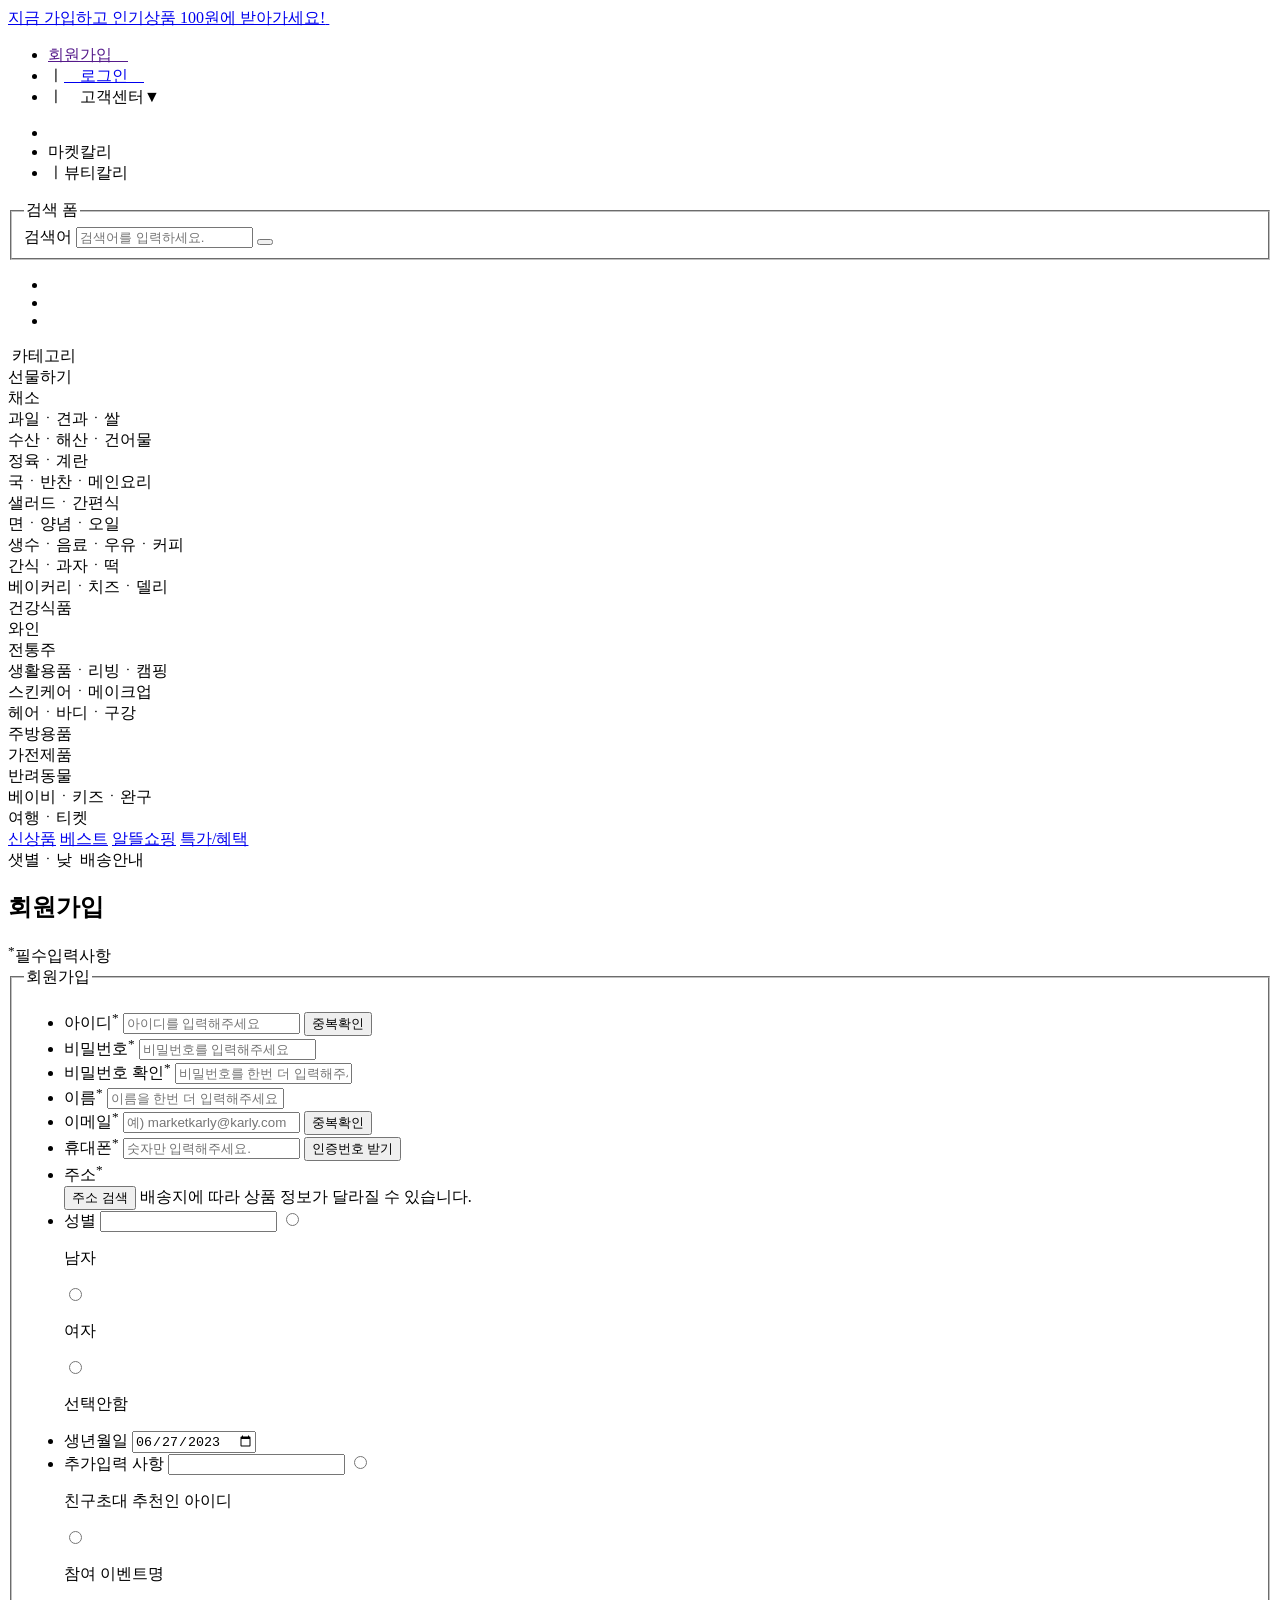
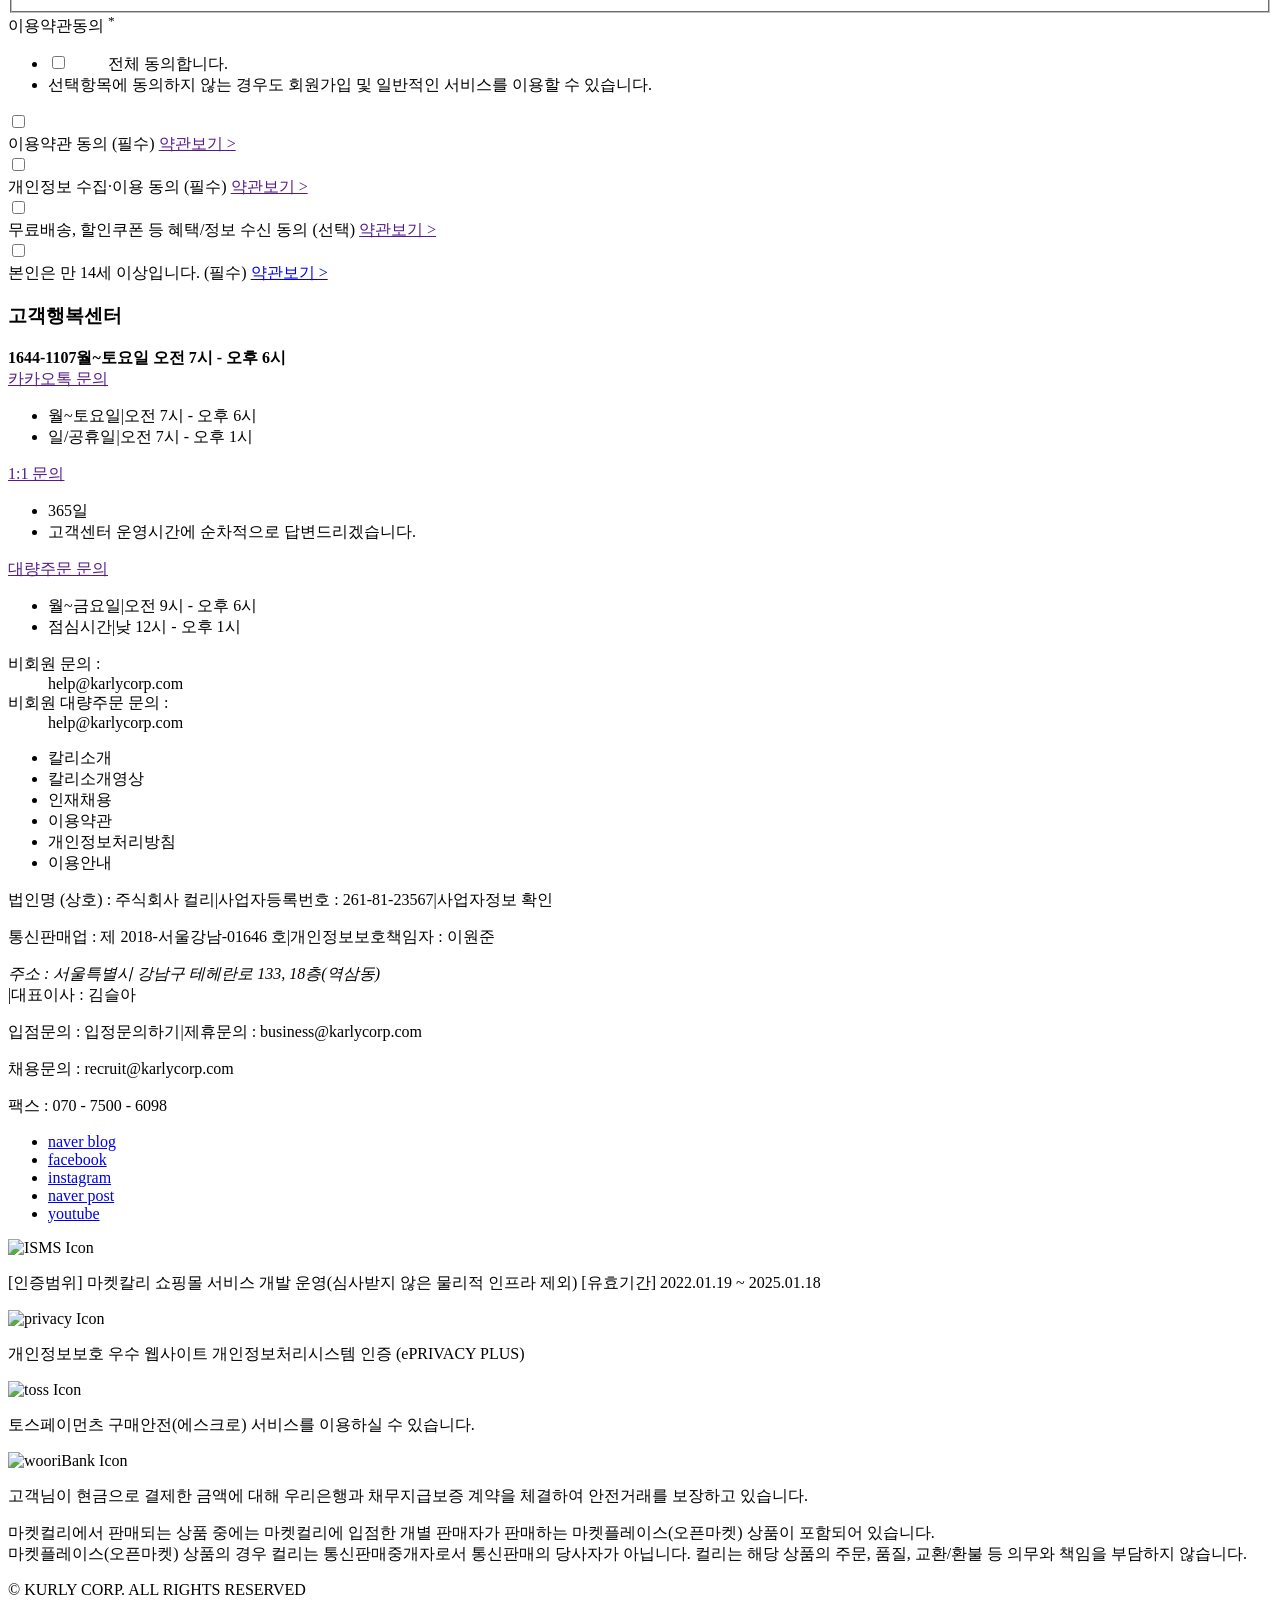
==== src/views/join.html @ 2789e8ca "적합성 검사" ====
<!DOCTYPE html>
<html lang="ko">
  <head>
    <meta charset="UTF-8" />
    <meta http-equiv="X-UA-Compatible" content="IE=edge" />
    <meta name="viewport" content="width=device-width, initial-scale=1.0" />
    <link rel="stylesheet preload" as="style" crossorigin href="https://cdn.jsdelivr.net/gh/orioncactus/pretendard@v1.3.7/dist/web/static/pretendard-dynamic-subset.css" />
    <title>회원가입</title>
    <link rel="stylesheet" href="./../style/index.css" />
  </head>
  <body>
    <header>
      <div class="topBar">
        <div class="topBar__div">
          <a href="/">
            <span class="topBar__word">지금 가입하고 인기상품 100원에 받아가세요!</span>
          </a>

          <span class="topBar__X" aria-hidden="true"><img src="./images/Icon/Cancel.png" alt="" /></span>
        </div>
      </div>
      <div class="headerBox">
        <!-- 상단 우측 회원가입 | 로그인 | 고객센터 창 -->
        <!-- 1. 우측 상단 배치 / 2. a11yhidden속성 설정 및 글자 색깔 크기 설정 / 3. 링크 간단하게 연결 -->
        <ul class="ulType memberSystem">
          <li class="memberSystem__first">
            <a href="">회원가입　</a>
          </li>
          <li class="memberSystem__second"><span class="divider" aria-hidden="true">ㅣ</span><a href="login.html">　로그인　</a></li>
          <li class="memberSystem__third"><span class="divider" aria-hidden="true">ㅣ</span><span>　고객센터▼</span></li>
        </ul>

        <div class="headerBox__middle">
          <!-- 헤더부분 좌측 중앙  -->
          <!-- 1. 좌측 중앙 배치 / 2. 로고 넣기 / 3. 중앙선 a11yhiddne속성 부여 / 4. 글자 속성 변경-->
          <ul class="ulType logo">
            <li class="logo__image">
              <a href="./../index.html">
                <img src="./../images/Icon/Group.png" alt="" />
              </a>
            </li>
            <li class="logo__market">
              <span>마켓칼리</span>
            </li>
            <li class="logo__beauty"><span class="divider" aria-hidden="true">ㅣ</span><span>뷰티칼리</span></li>
          </ul>

          <fieldset class="searchForm">
            <legend class="a11yHidden">검색 폼</legend>
            <div class="searchForm__group">
              <div class="formInput">
                <label for="search" class="a11yHidden formInput__label">검색어</label>
                <input type="search" id="search" name="search" required class="formInput__input" placeholder="검색어를 입력하세요." />
                <button type="submit" class="button button__fillSecondary"></button>
              </div>
            </div>
          </fieldset>

          <!-- 헤더부분 우측중앙 이모티콘 3개 -->
          <!-- 1. 우측중앙 배치 / 2. 장바구니 이모티콘에 링크 부여  -->
          <ul class="ulType imoji">
            <li class="imoji__location"><img src="./../images/Icon/Location.png" alt="" /></li>
            <li class="iomji__heart"><img src="./../images/Icon/Heart.png" alt="" /></li>
            <li class="imoji__shopping">
              <a href="./cart.html">
                <img src="./../images/Icon/Cart-1.png" alt="" />
              </a>
            </li>
          </ul>
        </div>

        <!--  -->
      </div>
    </header>

    <!-- 네비게이션 부분 -->
    <!-- 전체적으로 left right automargins 해야될듯? -->
    <nav class="nav">
      <!-- 카테고리 -->
      <!-- 1. 좌측 배치 / 2. hover시 카테고리 뜨도록 / 3. 카테고리 내부 품목 hover 시 색깔 바뀌게
      4(선택). 시안에서는 hover->카테고리->unhover->안사라짐 인데 구현해야되나? -->
      <div class="category">
        <img src="./../images/Icon/Hamburger.png" alt="" class="category__image" />
        <span class="category__word">카테고리</span>
        <div class="categoryHover">
          <div class="menu__div">
            <div class="menu__icon present">
              <span class="menu__word">선물하기</span>
            </div>
          </div>
          <div class="menu__div">
            <div class="menu__icon vegetable">
              <span class="menu__word">채소</span>
            </div>
          </div>
          <div class="menu__div">
            <div class="menu__icon fruit">
              <span class="menu__word">과일ㆍ견과ㆍ쌀</span>
            </div>
          </div>
          <div class="menu__div">
            <div class="menu__icon fish">
              <span class="menu__word">수산ㆍ해산ㆍ건어물</span>
            </div>
          </div>
          <div class="menu__div">
            <div class="menu__icon meat">
              <span class="menu__word">정육ㆍ계란</span>
            </div>
          </div>
          <div class="menu__div">
            <div class="menu__icon soup">
              <span class="menu__word">국ㆍ반찬ㆍ메인요리</span>
            </div>
          </div>
          <div class="menu__div">
            <div class="menu__icon salad">
              <span class="menu__word">샐러드ㆍ간편식</span>
            </div>
          </div>
          <div class="menu__div">
            <div class="menu__icon noodle">
              <span class="menu__word">면ㆍ양념ㆍ오일</span>
            </div>
          </div>
          <div class="menu__div">
            <div class="menu__icon water">
              <span class="menu__word">생수ㆍ음료ㆍ우유ㆍ커피</span>
            </div>
          </div>
          <div class="menu__div">
            <div class="menu__icon snack">
              <span class="menu__word">간식ㆍ과자ㆍ떡</span>
            </div>
          </div>
          <div class="menu__div">
            <div class="menu__icon bread">
              <span class="menu__word">베이커리ㆍ치즈ㆍ델리</span>
            </div>
          </div>
          <div class="menu__div">
            <div class="menu__icon healthFood">
              <span class="menu__word">건강식품</span>
            </div>
          </div>
          <div class="menu__div">
            <div class="menu__icon wine">
              <span class="menu__word">와인</span>
            </div>
          </div>
          <div class="menu__div">
            <div class="menu__icon koreanAlcohol">
              <span class="menu__word">전통주</span>
            </div>
          </div>
          <div class="menu__div">
            <div class="menu__icon living">
              <span class="menu__word">생활용품ㆍ리빙ㆍ캠핑</span>
            </div>
          </div>
          <div class="menu__div">
            <div class="menu__icon skinCare">
              <span class="menu__word">스킨케어ㆍ메이크업</span>
            </div>
          </div>
          <div class="menu__div">
            <div class="menu__icon hair">
              <span class="menu__word">헤어ㆍ바디ㆍ구강</span>
            </div>
          </div>
          <div class="menu__div">
            <div class="menu__icon kitchen">
              <span class="menu__word">주방용품</span>
            </div>
          </div>
          <div class="menu__div">
            <div class="menu__icon homeApplience">
              <span class="menu__word">가전제품</span>
            </div>
          </div>
          <div class="menu__div">
            <div class="menu__icon pet">
              <span class="menu__word">반려동물</span>
            </div>
          </div>
          <div class="menu__div">
            <div class="menu__icon baby">
              <span class="menu__word">베이비ㆍ키즈ㆍ완구</span>
            </div>
          </div>
          <div class="menu__div">
            <div class="menu__icon travel">
              <span class="menu__word">여행ㆍ티켓</span>
            </div>
          </div>
        </div>
      </div>

      <!-- 네비게이션 중앙 바 -->
      <!-- 1. 중앙 배치 / 2. 글자 속성 / 3. 링크 설정 -->
      <div class="navCenter">
        <a href="./productList.html" class="navCenter__new"><span class="navCenter__new__hover">신상품</span></a>
        <a href="./productList.html" class="navCenter__best"><span class="navCenter__best__hover">베스트</span></a>
        <a href="./productList.html" class="navCenter__hotdeal"><span class="navCenter__hotdeal__hover">알뜰쇼핑</span></a>
        <a href="./productList.html" class="navCenter__special"><span class="navCenter__special__hover">특가/혜택</span></a>
      </div>

      <!-- 네비게이션 우측 박스 -->
      <!-- 1. 우측 배치 / 2. 글자 및 박스 속성 설정  -->
      <div class="morningDelivery">
        <span class="morningDelivery__first">샛별ㆍ낮&nbsp;</span>
        <span class="morningDelivery__second">배송안내</span>
      </div>
    </nav>

    <main class="joinBody">
      <article class="joinForm">
        <form action="URL" method="POST">
          <div class="joinTitle">
            <h2 class="join__title">회원가입</h2>
            <span class="join__noti"><sup>*</sup>필수입력사항</span>
          </div>
          <fieldset>
            <legend class="a11yHidden">회원가입</legend>
            <ul class="joinFieldset">
              <li>
                <label for="userID__input">아이디<sup>*</sup></label>
                <input class="userID__input" id="userID__input" type="text" placeholder="아이디를 입력해주세요" />
                <button class="buttonJoin">중복확인</button>
              </li>
              <li>
                <label for="userPw__input">비밀번호<sup>*</sup></label>
                <input class="userPw__input" id="userPw__input" type="password" placeholder="비밀번호를 입력해주세요" />
              </li>
              <li>
                <label for="userPwcheck__input">비밀번호 확인<sup>*</sup></label>
                <input class="userPw__input" id="userPwcheck__input" type="password" placeholder="비밀번호를 한번 더 입력해주세요" />
              </li>
              <li>
                <label for="userName__input">이름<sup>*</sup></label>
                <input class="userName__input" id="userName__input" type="text" placeholder="이름을 한번 더 입력해주세요" />
              </li>
              <li>
                <label for="userEmail__input">이메일<sup>*</sup></label>
                <input class="userEmail__input" id="userEmail__input" type="email" placeholder="예) marketkarly@karly.com" />
                <button class="buttonJoin">중복확인</button>
              </li>
              <li>
                <label for="userTel__input">휴대폰<sup>*</sup></label>
                <input class="userTel__input" id="userTel__input" type="tel" placeholder="숫자만 입력해주세요." />
                <button class="buttonJoin">인증번호 받기</button>
              </li>
              <li>
                <label for="btnAdd__search">주소<sup>*</sup></label>
                <div class="btnAdd">
                  <button class="btnAdd__search" id="btnAdd__search">주소 검색</button>
                  <span class="join__span">배송지에 따라 상품 정보가 달라질 수 있습니다.</span>
                </div>
              </li>
              <li>
                <label for="gender">성별</label>
                <input type="text" class="a11yHidden" id="gender" />
                <input class="radio__input" id="radio__inputMan" type="radio" name="chk_man" value="남자" />
                <p>남자</p>
                <input class="radio__input" id="radio__inputWoman" type="radio" name="chk_woman" value="여자" />
                <p>여자</p>
                <input class="radio__input" id="radio__inputSelect" type="radio" name="chk_select" value="선택안함" />
                <p>선택안함</p>
              </li>
              <li>
                <label for="userDate__input">생년월일</label>
                <input class="userDate__input" id="userDate__input" name="Date" type="date" value="2023-06-27" required />
              </li>
              <li>
                <label for="add">추가입력 사항</label>
                <input type="text" class="a11yHidden" id="add" />
                <input class="radio__input" id="radio__input_invite" type="radio" name="check_ivite" value="친구초대 추천인 아이디" />
                <p>친구초대 추천인 아이디</p>
                <input class="radio__input" id="radio__input_event" type="radio" name="check_event" value="참여 이벤트명" />
                <p>참여 이벤트명</p>
              </li>
            </ul>
          </fieldset>
        </form>
      </article>

      <div class="forBlock">
        <span class="agree">
          이용약관동의
          <sup class="agreement__star">*</sup>
        </span>

        <div class="agreement">
          <!-- <li class="agreement__all__list">
          <sup class="agreement__star">*</sup>
          <div class="agreement__all__check"></div>
          <span class="agreement__all">전체 동의합니다.</span>
        </li>
        <span class="agreement__notice">선택항목에 동의하지 않는 경우도 회원가입 및 일반적인 서비스를 이용할 수 있습니다.</span> -->

          <ul>
            <li class="agreement__all__list">
              <div class="agreement__all__check"></div>
              <input id="yong0" type="checkbox" name="yong0" value="yong0" />
              <label for="yong0" class="radio">　　</label>

              <span class="agreement__all">전체 동의합니다.</span>
            </li>
            <li class="agreement__notice">선택항목에 동의하지 않는 경우도 회원가입 및 일반적인 서비스를 이용할 수 있습니다.</li>
          </ul>

          <div class="agreement__list">
            <input id="yong" type="checkbox" name="yong" value="yong" />
            <label for="yong" class="radio">　　</label>
            <div class="agreement__list__inside">
              <span class="agreement__select1 agreement__select">이용약관 동의 (필수)</span>
              <a href=""><span class="agreement__detail">약관보기 &gt;</span></a>
            </div>
          </div>

          <div class="agreement__list">
            <input id="yong1" type="checkbox" name="yong1" value="yong1" />
            <label for="yong1" class="radio">　　</label>

            <div class="agreement__list__inside">
              <span class="agreement__select2 agreement__select">개인정보 수집·이용 동의 (필수)</span>
              <a href=""><span class="agreement__detail">약관보기 &gt;</span></a>
            </div>
          </div>

          <div class="agreement__list">
            <input id="yong2" type="checkbox" name="yong2" value="yong2" />
            <label for="yong2" class="radio">　　</label>

            <div class="agreement__list__inside">
              <span class="agreement__select3 agreement__select">무료배송, 할인쿠폰 등 혜택/정보 수신 동의 (선택)</span>
              <a href=""><span class="agreement__detail">약관보기 &gt;</span></a>
            </div>
          </div>

          <div class="agreement__list">
            <input id="yong3" type="checkbox" name="yong3" value="yong3" />
            <label for="yong3" class="radio">　　</label>

            <div class="agreement__list__inside">
              <span class="agreement__select4 agreement__select">본인은 만 14세 이상입니다. (필수)</span>
              <a href="/"><span class="agreement__detail">약관보기 &gt;</span></a>
            </div>
          </div>
        </div>
      </div>
    </main>

    <!-- <label for="userId" class="a11yHidden">아이디</label>
    <input type="text" class="userId__input" id="userId" name="userId" placeholder="아이디를 입력해주세요" required " />
    <label for="userPassword" class="a11yHidden">비밀번호</label>
    <input type="password" class="userPassword__input" id="userPassword" name="userPassword" placeholder="비밀번호를 입력해주세요" required " /> -->

    <footer class="footer">
      <!-- 고객센터 + 칼리info -->
      <div class="footerTop">
        <!-- 고객행복센터 -->
        <div class="customerCenter">
          <h3 class="customerCenter__title">고객행복센터</h3>
          <strong class="customerCenter__number">1644-1107<span class="customerCenter__time">월~토요일 오전 7시 - 오후 6시</span></strong>
          <div class="customerCenter__kakao">
            <a href="" class="kakao__link">카카오톡 문의</a>
            <ul class="kakaoInfo">
              <li class="kakao__mon_sat">월~토요일<span aria-hidden="true">|</span>오전 7시 - 오후 6시</li>
              <li class="kakao__sun_holiday">일/공휴일<span aria-hidden="true">|</span>오전 7시 - 오후 1시</li>
            </ul>
          </div>
          <div class="customerCenter__ask">
            <a href="" class="ask__link">1:1 문의</a>
            <ul class="askInfo">
              <li class="ask__day">365일</li>
              <li class="ask__answer">고객센터 운영시간에 순차적으로 답변드리겠습니다.</li>
            </ul>
          </div>
          <div class="customerCenter__order">
            <a href="" class="order__link">대량주문 문의</a>
            <ul class="orderInfo">
              <li class="order__mon_fri">월~금요일<span aria-hidden="true">|</span>오전 9시 - 오후 6시</li>
              <li class="orer__lunch">점심시간<span aria-hidden="true">|</span>낮 12시 - 오후 1시</li>
            </ul>
          </div>
          <dl class="nonMember">
            <dt class="nonMember__ask">비회원 문의 :</dt>
            <dd class="nonMember__askmail">help@karlycorp.com</dd>
            <dt class="nonMember__order">비회원 대량주문 문의 :</dt>
            <dd class="nonMember__ordermail">help@karlycorp.com</dd>
          </dl>
        </div>
        <!-- 칼리 info -->
        <div class="karlyInfo">
          <ul class="infoMenu">
            <li class="infoMenu__intro">칼리소개</li>
            <li class="infoMenu__video">칼리소개영상</li>
            <li class="infoMenu__recruit">인재채용</li>
            <li class="infoMenu__terms">이용약관</li>
            <li class="infoMenu__privacy">개인정보처리방침</li>
            <li class="infoMenu__guide">이용안내</li>
          </ul>
          <div class="karlyCompany">
            <p>법인명 (상호) : 주식회사 컬리<span aria-hidden="true">|</span>사업자등록번호 : 261-81-23567<span aria-hidden="true">|</span><span class="company__highlight">사업자정보 확인</span></p>
            <p>통신판매업 : 제 2018-서울강남-01646 호<span aria-hidden="true">|</span>개인정보보호책임자 : 이원준</p>
            <address class="karly__address">주소 : 서울특별시 강남구 테헤란로 133, 18층(역삼동)</address>
            <span aria-hidden="true">|</span>대표이사 : 김슬아
            <p>입점문의 : 입정문의하기<span aria-hidden="true">|</span>제휴문의 : <span class="company__highlight">business@karlycorp.com</span></p>
            <p>채용문의 : <span class="company__highlight">recruit@karlycorp.com</span></p>
            <p>팩스 : 070 - 7500 - 6098</p>
          </div>
          <ul class="SNS">
            <li class="SNS__naver_b"><a href="/" class="a11yHidden">naver blog</a></li>
            <li class="SNS__fb"><a href="/" class="a11yHidden">facebook</a></li>
            <li class="SNS__ig"><a href="/" class="a11yHidden">instagram</a></li>
            <li class="SNS__naver_p"><a href="/" class="a11yHidden">naver post</a></li>
            <li class="SNS__youtube"><a href="/" class="a11yHidden">youtube</a></li>
          </ul>
        </div>
      </div>
      <!-- 인증범위 -->
      <div class="karlyCertify">
        <div class="karlyCertify__isms">
          <img src="./../images/Icon/logo_isms.png" alt="ISMS Icon" class="isms__icon" />
          <p class="isms__about">[인증범위] 마켓칼리 쇼핑몰 서비스 개발 운영(심사받지 않은 물리적 인프라 제외) [유효기간] 2022.01.19 ~ 2025.01.18</p>
        </div>
        <div class="karlyCertify__privacy">
          <img src="./../images/Icon/logo_privacy.png" alt="privacy Icon" class="privacy__icon" />
          <p class="privacy__about">개인정보보호 우수 웹사이트 개인정보처리시스템 인증 (ePRIVACY PLUS)</p>
        </div>
        <div class="karlyCertify__toss">
          <img src="./../images/Icon/logo_tosspayments.png" alt="toss Icon" class="toss__icon" />
          <p class="toss__about">토스페이먼츠 구매안전(에스크로) 서비스를 이용하실 수 있습니다.</p>
        </div>
        <div class="karlyCertify__wooriBank">
          <img src="./../images/Icon/logo_wooriBank.png" alt="wooriBank Icon" class="wooriBank__icon" />
          <p class="wooriBank__about">고객님이 현금으로 결제한 금액에 대해 우리은행과 채무지급보증 계약을 체결하여 안전거래를 보장하고 있습니다.</p>
        </div>
      </div>
      <!-- karly copyright -->
      <div class="karlyCopyright">
        <p class="karlyCopyright__about">
          마켓컬리에서 판매되는 상품 중에는 마켓컬리에 입점한 개별 판매자가 판매하는 마켓플레이스(오픈마켓) 상품이 포함되어 있습니다. <br />
          마켓플레이스(오픈마켓) 상품의 경우 컬리는 통신판매중개자로서 통신판매의 당사자가 아닙니다. 컬리는 해당 상품의 주문, 품질, 교환/환불 등 의무와 책임을 부담하지 않습니다.
        </p>
        <p class="karlyCopyright__corp">© KURLY CORP. ALL RIGHTS RESERVED</p>
      </div>
    </footer>
  </body>
</html>
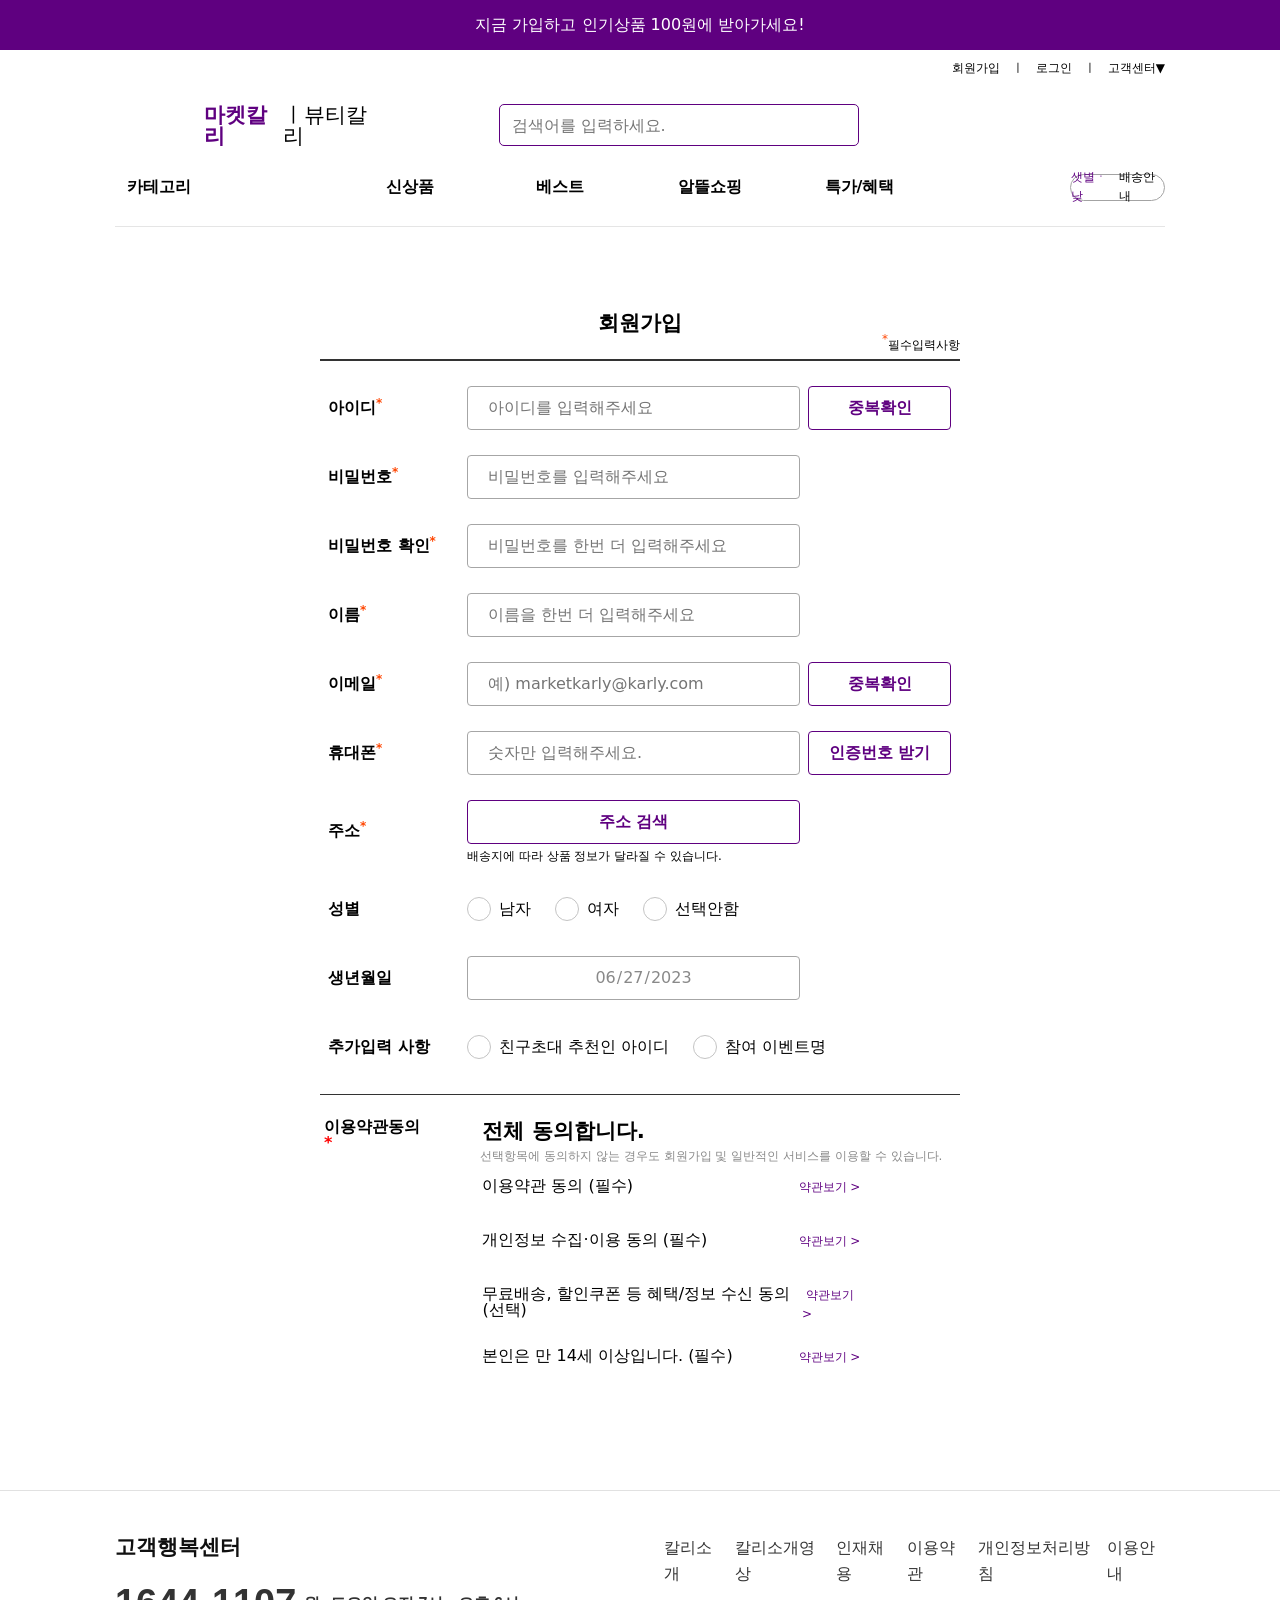
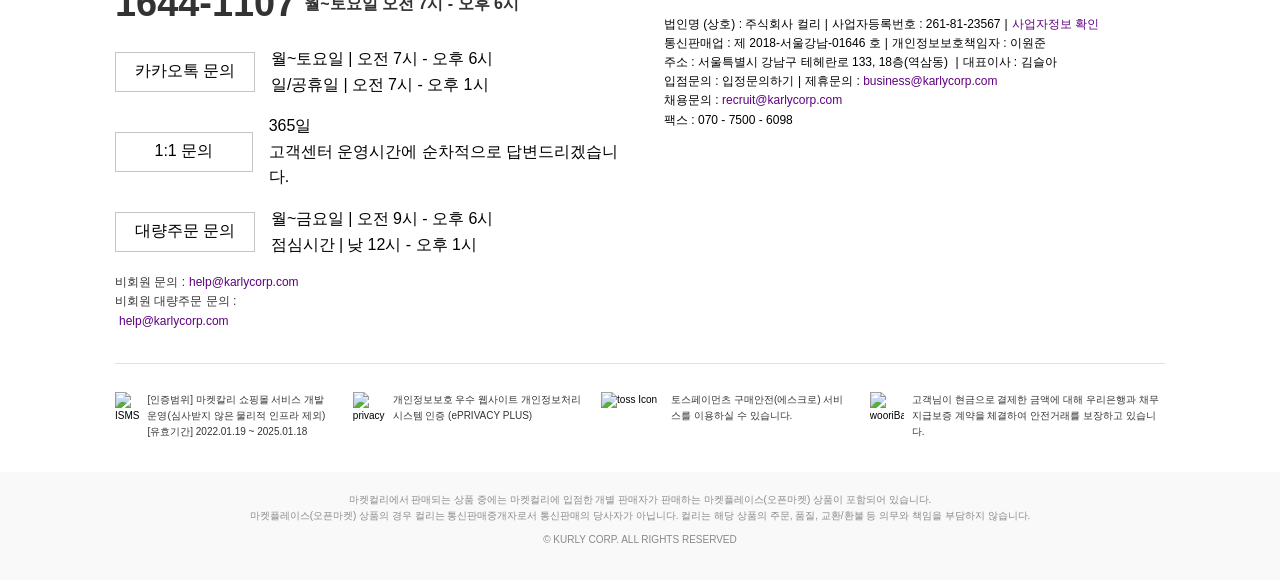
==== commit d6f3085d: "기타페이지 카테고리 수정" ====
--- a/src/views/join.html
+++ b/src/views/join.html
@@ -9,15 +9,19 @@
     <link rel="stylesheet" href="./../style/index.css" />
   </head>
   <body>
+
     <header>
+
       <div class="topBar">
+        
         <div class="topBar__div">
           <a href="/">
             <span class="topBar__word">지금 가입하고 인기상품 100원에 받아가세요!</span>
           </a>
-
+          
           <span class="topBar__X" aria-hidden="true"><img src="./images/Icon/Cancel.png" alt="" /></span>
         </div>
+        
       </div>
       <div class="headerBox">
         <!-- 상단 우측 회원가입 | 로그인 | 고객센터 창 -->
@@ -124,7 +128,7 @@
             </div>
           </div>
           <div class="menu__div">
-            <div class="menu__icon water">
+            <div class="menu__icon water__menu">
               <span class="menu__word">생수ㆍ음료ㆍ우유ㆍ커피</span>
             </div>
           </div>
@@ -213,144 +217,168 @@
       </div>
     </nav>
 
-    <main class="joinBody">
-      <article class="joinForm">
-        <form action="URL" method="POST">
-          <div class="joinTitle">
-            <h2 class="join__title">회원가입</h2>
-            <span class="join__noti"><sup>*</sup>필수입력사항</span>
-          </div>
-          <fieldset>
-            <legend class="a11yHidden">회원가입</legend>
-            <ul class="joinFieldset">
-              <li>
-                <label for="userID__input">아이디<sup>*</sup></label>
-                <input class="userID__input" id="userID__input" type="text" placeholder="아이디를 입력해주세요" />
-                <button class="buttonJoin">중복확인</button>
-              </li>
-              <li>
-                <label for="userPw__input">비밀번호<sup>*</sup></label>
-                <input class="userPw__input" id="userPw__input" type="password" placeholder="비밀번호를 입력해주세요" />
-              </li>
-              <li>
-                <label for="userPwcheck__input">비밀번호 확인<sup>*</sup></label>
-                <input class="userPw__input" id="userPwcheck__input" type="password" placeholder="비밀번호를 한번 더 입력해주세요" />
-              </li>
-              <li>
-                <label for="userName__input">이름<sup>*</sup></label>
+
+
+
+
+  <main class="joinBody">
+    <article class="joinForm">
+      <form action="URL" method="POST">
+        <div class="joinTitle">
+          <h2 class="join__title">회원가입</h2>
+          <span class="join__noti"><sup>*</sup>필수입력사항</span>
+        </div>
+        <fieldset>
+          <legend class="a11yHidden">회원가입</legend>
+          <ul class="joinFieldset">
+            <li>
+              <label for="userID__input">아이디<sup>*</sup></label>
+              <input class="userID__input" id="userID__input" type="text" placeholder="아이디를 입력해주세요" />
+              <button class="buttonJoin">중복확인</button>
+            </li>
+            <li>
+              <label for="userPw__input">비밀번호<sup>*</sup></label>
+              <input class="userPw__input" id="userPw__input" type="password" placeholder="비밀번호를 입력해주세요" />
+            </li>
+            <li>
+              <label for="userPwcheck__input">비밀번호 확인<sup>*</sup></label>
+              <input class="userPw__input" id="userPwcheck__input" type="password" placeholder="비밀번호를 한번 더 입력해주세요" />
+            </li>
+            <li>
+              <label for="userName__input">이름<sup>*</sup></label>
                 <input class="userName__input" id="userName__input" type="text" placeholder="이름을 한번 더 입력해주세요" />
-              </li>
-              <li>
-                <label for="userEmail__input">이메일<sup>*</sup></label>
+            </li>
+            <li>
+              <label for="userEmail__input">이메일<sup>*</sup></label>
                 <input class="userEmail__input" id="userEmail__input" type="email" placeholder="예) marketkarly@karly.com" />
-                <button class="buttonJoin">중복확인</button>
-              </li>
-              <li>
-                <label for="userTel__input">휴대폰<sup>*</sup></label>
+              <button class="buttonJoin">중복확인</button>
+            </li>
+            <li>
+              <label for="userTel__input">휴대폰<sup>*</sup></label>
                 <input class="userTel__input" id="userTel__input" type="tel" placeholder="숫자만 입력해주세요." />
-                <button class="buttonJoin">인증번호 받기</button>
-              </li>
-              <li>
-                <label for="btnAdd__search">주소<sup>*</sup></label>
-                <div class="btnAdd">
-                  <button class="btnAdd__search" id="btnAdd__search">주소 검색</button>
-                  <span class="join__span">배송지에 따라 상품 정보가 달라질 수 있습니다.</span>
-                </div>
-              </li>
-              <li>
-                <label for="gender">성별</label>
-                <input type="text" class="a11yHidden" id="gender" />
-                <input class="radio__input" id="radio__inputMan" type="radio" name="chk_man" value="남자" />
-                <p>남자</p>
-                <input class="radio__input" id="radio__inputWoman" type="radio" name="chk_woman" value="여자" />
-                <p>여자</p>
-                <input class="radio__input" id="radio__inputSelect" type="radio" name="chk_select" value="선택안함" />
-                <p>선택안함</p>
-              </li>
-              <li>
-                <label for="userDate__input">생년월일</label>
-                <input class="userDate__input" id="userDate__input" name="Date" type="date" value="2023-06-27" required />
-              </li>
-              <li>
-                <label for="add">추가입력 사항</label>
-                <input type="text" class="a11yHidden" id="add" />
-                <input class="radio__input" id="radio__input_invite" type="radio" name="check_ivite" value="친구초대 추천인 아이디" />
-                <p>친구초대 추천인 아이디</p>
-                <input class="radio__input" id="radio__input_event" type="radio" name="check_event" value="참여 이벤트명" />
-                <p>참여 이벤트명</p>
-              </li>
-            </ul>
-          </fieldset>
-        </form>
-      </article>
-
-      <div class="forBlock">
-        <span class="agree">
-          이용약관동의
-          <sup class="agreement__star">*</sup>
-        </span>
-
-        <div class="agreement">
-          <!-- <li class="agreement__all__list">
+              <button class="buttonJoin">인증번호 받기</button>
+            </li>
+            <li>
+              <label for="btnAdd__search">주소<sup>*</sup></label>
+              <div class="btnAdd">
+                <button class="btnAdd__search" id="btnAdd__search">주소 검색</button>
+                <span class="join__span">배송지에 따라 상품 정보가 달라질 수 있습니다.</span>
+              </div>
+            </li>
+            <li>
+              <label for="gender">성별</label>
+              <input type="text" class="a11yHidden" id="gender"/>
+              <input class="radio__input" id="radio__inputMan" type="radio" name="chk_man" value="남자">
+              <p>남자</p>
+              <input class="radio__input" id="radio__inputWoman" type="radio" name="chk_woman" value="여자">
+              <p>여자</p>
+              <input class="radio__input" id="radio__inputSelect" type="radio" name="chk_select" value="선택안함">
+              <p>선택안함</p>
+            </li>
+            <li>
+              <label for="userDate__input">생년월일</label>
+              <input class="userDate__input" id="userDate__input" name="Date" type="date" value="2023-06-27" required/>
+            </li>
+            <li>
+              <label for="add">추가입력 사항</label>
+              <input type="text" class="a11yHidden" id="add"/>
+              <input class="radio__input" id="radio__input_invite" type="radio" name="check_ivite" value="친구초대 추천인 아이디">
+              <p>친구초대 추천인 아이디</p>
+              <input class="radio__input" id="radio__input_event" type="radio" name="check_event" value="참여 이벤트명">
+              <p>참여 이벤트명</p>
+          </ul>
+        </fieldset>
+      </form>
+    </article>
+
+    <div class="forBlock">
+
+      <span class="agree">
+        이용약관동의
+        <sup class="agreement__star">*</sup>
+      </span>
+
+
+      <div class="agreement">
+        
+        <!-- <li class="agreement__all__list">
           <sup class="agreement__star">*</sup>
           <div class="agreement__all__check"></div>
           <span class="agreement__all">전체 동의합니다.</span>
         </li>
         <span class="agreement__notice">선택항목에 동의하지 않는 경우도 회원가입 및 일반적인 서비스를 이용할 수 있습니다.</span> -->
 
-          <ul>
-            <li class="agreement__all__list">
-              <div class="agreement__all__check"></div>
+        <ul>
+          <li class="agreement__all__list">
+            
+            <div class="agreement__all__check"></div>
               <input id="yong0" type="checkbox" name="yong0" value="yong0" />
               <label for="yong0" class="radio">　　</label>
 
-              <span class="agreement__all">전체 동의합니다.</span>
-            </li>
-            <li class="agreement__notice">선택항목에 동의하지 않는 경우도 회원가입 및 일반적인 서비스를 이용할 수 있습니다.</li>
-          </ul>
-
-          <div class="agreement__list">
-            <input id="yong" type="checkbox" name="yong" value="yong" />
-            <label for="yong" class="radio">　　</label>
-            <div class="agreement__list__inside">
-              <span class="agreement__select1 agreement__select">이용약관 동의 (필수)</span>
-              <a href=""><span class="agreement__detail">약관보기 &gt;</span></a>
-            </div>
-          </div>
-
-          <div class="agreement__list">
-            <input id="yong1" type="checkbox" name="yong1" value="yong1" />
-            <label for="yong1" class="radio">　　</label>
-
-            <div class="agreement__list__inside">
-              <span class="agreement__select2 agreement__select">개인정보 수집·이용 동의 (필수)</span>
-              <a href=""><span class="agreement__detail">약관보기 &gt;</span></a>
-            </div>
-          </div>
-
-          <div class="agreement__list">
-            <input id="yong2" type="checkbox" name="yong2" value="yong2" />
-            <label for="yong2" class="radio">　　</label>
-
-            <div class="agreement__list__inside">
-              <span class="agreement__select3 agreement__select">무료배송, 할인쿠폰 등 혜택/정보 수신 동의 (선택)</span>
-              <a href=""><span class="agreement__detail">약관보기 &gt;</span></a>
-            </div>
-          </div>
-
-          <div class="agreement__list">
-            <input id="yong3" type="checkbox" name="yong3" value="yong3" />
-            <label for="yong3" class="radio">　　</label>
-
-            <div class="agreement__list__inside">
-              <span class="agreement__select4 agreement__select">본인은 만 14세 이상입니다. (필수)</span>
-              <a href="/"><span class="agreement__detail">약관보기 &gt;</span></a>
-            </div>
-          </div>
-        </div>
-      </div>
-    </main>
-
+            <span class="agreement__all">전체 동의합니다.</span>
+          </li>
+          <li class="agreement__notice">선택항목에 동의하지 않는 경우도 회원가입 및 일반적인 서비스를 이용할 수 있습니다.</li>
+
+        </ul>
+
+
+        <div class="agreement__list">
+          
+          <input id="yong" type="checkbox" name="yong" value="yong"/>
+          <label for="yong" class="radio">　　</label>
+
+          <div class="agreement__list__inside">            
+            <span class="agreement__select1 agreement__select">이용약관 동의 (필수)</span>
+            <a href=""><span class="agreement__detail">약관보기 &gt;</span></a>
+          </div>
+        </div>
+
+
+        <ul class="agreement__list">
+          <input id="yong1" type="checkbox" name="yong1" value="yong1"/>
+          <label for="yong1" class="radio">　　</label>
+
+          <li class="agreement__list__inside"> 
+            <span class="agreement__select2 agreement__select">개인정보 수집·이용 동의 (필수)</span>
+            <a href=""><span class="agreement__detail">약관보기 &gt;</span></a>
+          </li>
+        </ul>
+
+
+        <ul class="agreement__list">
+          <input id="yong2" type="checkbox" name="yong2" value="yong2"/>
+          <label for="yong2" class="radio">　　</label>
+
+          <li class="agreement__list__inside"> 
+            <span class="agreement__select3 agreement__select">무료배송, 할인쿠폰 등 혜택/정보 수신 동의 (선택)</span>
+            <a href=""><span class="agreement__detail">약관보기 &gt;</span></a>
+          </li>
+        </ul>
+
+
+        <ul class="agreement__list">
+          <input id="yong3" type="checkbox" name="yong3" value="yong3"/>
+          <label for="yong3" class="radio">　　</label>
+
+          <li class="agreement__list__inside"> 
+            <span class="agreement__select4 agreement__select">본인은 만 14세 이상입니다. (필수)</span>
+            <a href=""><span class="agreement__detail">약관보기 &gt;</span></a>
+          </li>
+        </ul>
+
+      </div>
+
+    </div>
+
+
+
+  </main>
+
+        
+  
+
+    
+    
     <!-- <label for="userId" class="a11yHidden">아이디</label>
     <input type="text" class="userId__input" id="userId" name="userId" placeholder="아이디를 입력해주세요" required " />
     <label for="userPassword" class="a11yHidden">비밀번호</label>
@@ -447,5 +475,5 @@
         <p class="karlyCopyright__corp">© KURLY CORP. ALL RIGHTS RESERVED</p>
       </div>
     </footer>
+
   </body>
-</html>
--- a/src/style/index.css
+++ b/src/style/index.css
@@ -0,0 +1,2226 @@
+@charset "UTF-8";
+/*! normalize.css v8.0.1 | MIT License | github.com/necolas/normalize.css */
+html {
+  line-height: 1.15;
+  -webkit-text-size-adjust: 100%;
+}
+
+body {
+  margin: 0;
+}
+
+main {
+  display: block;
+}
+
+h1 {
+  font-size: 2em;
+  margin: 0.67em 0;
+}
+
+hr {
+  box-sizing: content-box;
+  height: 0;
+  overflow: visible;
+}
+
+pre {
+  font-family: monospace, monospace;
+  font-size: 1em;
+}
+
+a {
+  background-color: transparent;
+}
+
+abbr[title] {
+  border-bottom: none;
+  text-decoration: underline;
+  -webkit-text-decoration: underline dotted;
+  text-decoration: underline dotted;
+}
+
+b,
+strong {
+  font-weight: bolder;
+}
+
+code,
+kbd,
+samp {
+  font-family: monospace, monospace;
+  font-size: 1em;
+}
+
+small {
+  font-size: 80%;
+}
+
+sub,
+sup {
+  font-size: 75%;
+  line-height: 0;
+  position: relative;
+  vertical-align: baseline;
+}
+
+sub {
+  bottom: -0.25em;
+}
+
+sup {
+  top: -0.5em;
+}
+
+img {
+  border-style: none;
+}
+
+button,
+input,
+optgroup,
+select,
+textarea {
+  font-family: inherit;
+  font-size: 100%;
+  line-height: 1.15;
+  margin: 0;
+}
+
+button,
+input {
+  overflow: visible;
+}
+
+button,
+select {
+  text-transform: none;
+}
+
+button,
+[type=button],
+[type=reset],
+[type=submit] {
+  -webkit-appearance: button;
+}
+
+button::-moz-focus-inner,
+[type=button]::-moz-focus-inner,
+[type=reset]::-moz-focus-inner,
+[type=submit]::-moz-focus-inner {
+  border-style: none;
+  padding: 0;
+}
+
+button:-moz-focusring,
+[type=button]:-moz-focusring,
+[type=reset]:-moz-focusring,
+[type=submit]:-moz-focusring {
+  outline: 1px dotted ButtonText;
+}
+
+fieldset {
+  padding: 0.35em 0.75em 0.625em;
+}
+
+legend {
+  box-sizing: border-box;
+  color: inherit;
+  display: table;
+  max-width: 100%;
+  padding: 0;
+  white-space: normal;
+}
+
+progress {
+  vertical-align: baseline;
+}
+
+textarea {
+  overflow: auto;
+}
+
+[type=checkbox],
+[type=radio] {
+  box-sizing: border-box;
+  padding: 0;
+}
+
+[type=number]::-webkit-inner-spin-button,
+[type=number]::-webkit-outer-spin-button {
+  height: auto;
+}
+
+[type=search] {
+  -webkit-appearance: textfield;
+  outline-offset: -2px;
+}
+
+[type=search]::-webkit-search-decoration {
+  -webkit-appearance: none;
+}
+
+::-webkit-file-upload-button {
+  -webkit-appearance: button;
+  font: inherit;
+}
+
+details {
+  display: block;
+}
+
+summary {
+  display: list-item;
+}
+
+template {
+  display: none;
+}
+
+[hidden] {
+  display: none;
+}
+
+html,
+body,
+div,
+span,
+applet,
+object,
+iframe,
+h1,
+h2,
+h3,
+h4,
+h5,
+h6,
+p,
+blockquote,
+pre,
+a,
+abbr,
+acronym,
+address,
+big,
+cite,
+code,
+del,
+dfn,
+em,
+img,
+ins,
+kbd,
+q,
+s,
+samp,
+small,
+strike,
+strong,
+sub,
+sup,
+tt,
+var,
+b,
+u,
+i,
+center,
+dl,
+dt,
+dd,
+ol,
+ul,
+li,
+fieldset,
+form,
+label,
+legend,
+table,
+caption,
+tbody,
+tfoot,
+thead,
+tr,
+th,
+td,
+article,
+aside,
+canvas,
+details,
+embed,
+figure,
+figcaption,
+footer,
+header,
+hgroup,
+menu,
+nav,
+output,
+ruby,
+section,
+summary,
+time,
+mark,
+audio,
+video {
+  margin: 0;
+  padding: 0;
+  border: 0;
+  font-size: 100%;
+  font: inherit;
+  vertical-align: baseline;
+}
+
+article,
+aside,
+details,
+figcaption,
+figure,
+footer,
+header,
+hgroup,
+menu,
+nav,
+section {
+  display: block;
+}
+
+body {
+  line-height: 1;
+}
+
+ol,
+ul {
+  list-style: none;
+}
+
+blockquote,
+q {
+  quotes: none;
+}
+
+blockquote:before,
+blockquote:after {
+  content: "";
+  content: none;
+}
+
+q:before,
+q:after {
+  content: "";
+  content: none;
+}
+
+table {
+  border-collapse: collapse;
+  border-spacing: 0;
+}
+
+input[type=checkbox] {
+  appearance: none;
+  -webkit-appearance: none;
+  -moz-appearance: none;
+  -ms-appearance: none;
+  -o-appearance: none;
+}
+
+input[type=checkbox]::-webkit-check-indicator {
+  display: none;
+}
+
+input[type=checkbox]::-moz-check-indicator {
+  display: none;
+}
+
+input[type=checkbox]::-ms-check {
+  display: none;
+}
+
+body,
+body::before,
+body::after,
+body *,
+body *::before,
+body *::after {
+  box-sizing: border-box;
+}
+
+[class] {
+  margin: 0;
+}
+
+a {
+  color: inherit;
+  text-decoration: none;
+}
+
+body {
+  font-family: Pretendard, -apple-system, BlinkMacSystemFont, system-ui, Roboto, "Helvetica Neue", "Segoe UI", "Apple SD Gothic Neo", "Noto Sans KR", "Malgun Gothic", "Apple Color Emoji", "Segoe UI Emoji", "Segoe UI Symbol", sans-serif;
+  background-color: #fff;
+}
+
+/* 유연한 미디어 */
+img {
+  max-width: 100%;
+  height: auto;
+}
+
+video {
+  width: 100%;
+  height: auto;
+}
+
+iframe {
+  width: 100%;
+  height: 100%;
+}
+
+/* Accessibility Styles */
+/* // 숨김 제목 및 콘텐츠 --------------------------------------------------------------- / */
+/* // 숨김 콘텐츠 -------------------------------------------------------------------- / */
+.a11yHidden {
+  overflow: hidden;
+  position: absolute !important;
+  clip: rect(0, 0, 0, 0);
+  clip-path: inset(50%);
+  width: 1px;
+  height: 1px;
+  margin: -1px;
+}
+
+/* 8px */
+/* 12px */
+/* 16px */
+/* 20px */
+/* 24px */
+/* 32px */
+/* 8px */
+/* 12px */
+/* 16px */
+/* 21.3px */
+/* 28.4px */
+.footer {
+  font-family: pretendard, sans-serif;
+  border-top: 1px solid #E1E1E1;
+}
+
+.footerTop,
+.karlyInfo,
+.karlyCertify {
+  max-width: 65.625rem;
+  margin-left: auto;
+  margin-right: auto;
+}
+
+.footerTop {
+  display: grid;
+  grid-template-columns: repeat(2, 1fr);
+  grid-template-rows: auto;
+  grid-column-gap: 1rem;
+  grid-row-gap: 0rem;
+  margin-top: 1.75rem;
+  margin-bottom: 2rem;
+  line-height: 160%;
+}
+.footerTop span[aria-hidden] {
+  margin-left: 0.25rem;
+  margin-right: 0.25rem;
+}
+
+.customerCenter__title {
+  font-size: 1.33125rem;
+  font-weight: bold;
+  color: #101010;
+  margin-top: 1rem;
+  margin-bottom: 1rem;
+}
+
+.customerCenter__number {
+  font-size: 2.36875rem;
+  font-weight: 700;
+  color: #333333;
+  margin-top: 1rem;
+  margin-bottom: 1rem;
+  display: flex;
+  flex-flow: row nowrap;
+  justify-content: flex-start;
+  align-items: stretch;
+  align-items: center;
+  line-height: 140%;
+}
+.customerCenter__number .customerCenter__time {
+  font-size: 1rem;
+  font-weight: 600;
+  margin-left: 0.5rem;
+  margin-right: 0.5rem;
+  color: #333333;
+}
+
+.customerCenter__kakao,
+.customerCenter__ask,
+.customerCenter__order {
+  display: flex;
+  flex-flow: row nowrap;
+  justify-content: flex-start;
+  align-items: stretch;
+}
+
+.customerCenter__kakao,
+.customerCenter__ask,
+.customerCenter__order {
+  margin-top: 1rem;
+  margin-bottom: 1rem;
+}
+
+[class*=link] {
+  border: 1px solid #c4c4c4;
+  padding: 0.25rem;
+  width: 8.75rem;
+  height: 2.5rem;
+  text-align: center;
+  align-self: center;
+  line-height: 180%;
+}
+
+[class*=Info] {
+  margin-left: 1rem;
+}
+
+.nonMember {
+  display: flex;
+  flex-flow: row nowrap;
+  justify-content: flex-start;
+  align-items: stretch;
+  flex-wrap: wrap;
+  margin-top: 1rem;
+  width: 13.9375rem;
+  bottom: 0;
+  color: #333333;
+  font-size: 0.75rem;
+  font-weight: 400;
+  line-height: 160%;
+}
+.nonMember [class*=mail] {
+  color: #5f0080;
+  padding-left: 0.25rem;
+}
+
+.karlyInfo {
+  margin-top: 1rem;
+  margin-bottom: 1rem;
+  margin-bottom: 1.75rem;
+  line-height: 160%;
+}
+
+.infoMenu,
+.karlyCompany,
+.SNS {
+  margin-bottom: 1.75rem;
+}
+
+.infoMenu {
+  display: flex;
+  flex-flow: row nowrap;
+  justify-content: flex-start;
+  align-items: stretch;
+  gap: 0.85rem;
+  color: #333333;
+  font-weight: 500;
+}
+
+.karlyCompany {
+  font-size: 0.75rem;
+  line-height: 160%;
+}
+
+.karly__address {
+  display: inline;
+}
+
+.company__highlight {
+  color: #5f0080;
+}
+
+.SNS {
+  display: flex;
+  flex-flow: row nowrap;
+  justify-content: flex-start;
+  align-items: stretch;
+}
+
+[class*=SNS__] {
+  width: 1.875rem;
+  height: 1.875rem;
+  background-repeat: no-repeat;
+  background-size: 100% 100%;
+  margin-right: 1.25rem;
+}
+
+.karlyCertify {
+  border-top: 1px solid #E1E1E1;
+  display: flex;
+  flex-flow: row nowrap;
+  justify-content: flex-start;
+  align-items: stretch;
+  font-size: 0.625rem;
+  padding-top: 1.75rem;
+  padding-bottom: 2rem;
+  line-height: 160%;
+}
+.karlyCertify img {
+  width: 2.125rem;
+  height: 2.125rem;
+}
+.karlyCertify .karlyCertify__toss img {
+  width: 6.375rem;
+  height: 2rem;
+}
+.karlyCertify [class*=__] {
+  display: flex;
+}
+.karlyCertify [class*=__about] {
+  color: #333333;
+  margin-left: 0.5rem;
+}
+
+[class*=karlyCertify__] {
+  margin-left: 1.23125rem;
+}
+
+.karlyCertify__isms {
+  margin-left: 0;
+  flex-shrink: 1.6;
+}
+
+.karlyCertify__wooriBank {
+  flex-shrink: 1.2;
+}
+
+.karlyCopyright {
+  padding-top: 1.25rem;
+  padding-bottom: 2rem;
+  background: #f9f9f9;
+  color: #898989;
+  text-align: center;
+  font-size: 0.625rem;
+  line-height: 160%;
+  margin: 0;
+  max-width: 100%;
+}
+
+.karlyCopyright__corp {
+  margin-top: 0.5rem;
+}
+
+.badgeWrapper {
+  position: absolute;
+  height: calc(100vh + 733px);
+  top: 790px;
+  right: 0;
+}
+
+.badge {
+  display: flex;
+  flex-flow: column nowrap;
+  justify-content: center;
+  align-items: center;
+  padding: 0.5rem;
+  border: 1px solid #c4c4c4;
+  width: 58px;
+  height: 210px;
+  box-sizing: content-box;
+  position: sticky;
+  top: 50%;
+  transform: translateY(-50%);
+  margin-right: 2.4375rem;
+  background: #ffffff;
+}
+.badge [class*=item] {
+  background-repeat: no-repeat;
+  background-size: 100% 100%;
+  width: 2.5rem;
+  height: 3.25rem;
+  margin-bottom: 0.25rem;
+}
+
+.lateProduct {
+  height: 8.0625rem;
+  overflow: hidden;
+}
+
+.arrowup,
+.arrowdown {
+  background-repeat: no-repeat;
+  background-size: 100% 100%;
+  width: 1.125rem;
+  height: 1.125rem;
+}
+
+.arrowup {
+  background-image: url(./../images/Icon/badge_arrowup.png);
+}
+
+.arrowdown {
+  background-image: url(./../images/Icon/badge_arrowdown.png);
+  margin-top: 0.5rem;
+}
+
+.badge__title {
+  font-size: 0.75rem;
+  font-weight: 700;
+  margin-top: 0.5rem;
+  margin-bottom: 0.5rem;
+}
+
+.lateProduct__item1 {
+  background-image: url(./../images/footer_list1.png);
+}
+
+.lateProduct__item2 {
+  background-image: url(./../images/footer_list2.png);
+}
+
+.lateProduct__item3 {
+  background-image: url(./../images/footer_list3.png);
+}
+
+/* // header.scss */
+.topBar {
+  background: #5f0080;
+  height: 3.125rem;
+}
+.topBar__div {
+  height: 100%;
+  width: 1050px;
+  margin-left: auto;
+  margin-right: auto;
+  display: flex;
+  flex-direction: row;
+  align-items: center;
+  justify-content: center;
+}
+.topBar__word {
+  color: #ffffff;
+  width: 400px;
+}
+.topBar__X {
+  color: #ffffff;
+  position: absolute;
+  right: 100px;
+  top: 8px;
+}
+
+.headerBox {
+  display: flex;
+  flex-flow: column nowrap;
+  width: 1050px;
+  height: 105px;
+  padding-bottom: 20px;
+}
+
+.memberSystem {
+  height: 31px;
+  padding-top: 12px;
+  padding-bottom: 42px;
+  font-size: 12px;
+  display: flex;
+  flex-flow: row nowrap;
+  justify-content: flex-end;
+}
+
+.div__memberSystem {
+  display: flex;
+  flex-flow: row nowrap;
+}
+
+.headerBox {
+  width: 1050px;
+  height: 105px;
+  margin-left: auto;
+  margin-right: auto;
+  padding-bottom: 20px;
+  position: relative;
+}
+
+.headerBox__middle {
+  width: 1050px;
+  height: 42px;
+  display: flex;
+  flex-flow: row nowrap;
+  justify-content: space-between;
+}
+
+.logo {
+  display: flex;
+  flex-flow: row nowrap;
+  align-items: center;
+  width: 267px;
+}
+.logo__image {
+  width: 82px;
+  height: 42px;
+}
+.logo__market {
+  font-size: 21.3px;
+  padding-left: 12px;
+  color: #5f0080;
+  font-weight: 700;
+}
+.logo__beauty {
+  font-size: 21.3px;
+}
+
+.imoji {
+  display: flex;
+  flex-flow: row nowrap;
+}
+.imoji__location {
+  padding-right: 20px;
+}
+.imoji__shopping {
+  padding-left: 20px;
+}
+
+.searchForm {
+  width: 360px;
+  margin-left: auto;
+  margin-right: auto;
+  padding-right: 150px;
+  z-index: 1;
+  display: flex;
+  flex-flow: row nowrap;
+}
+
+.formInput {
+  position: relative;
+}
+
+.formInput .button__fillSecondary {
+  background: url("./../../images/Icon/Search.png") no-repeat;
+  width: 36px;
+  height: 36px;
+  border: none;
+  margin-left: 40%;
+  margin-right: auto;
+}
+
+input[type=search] {
+  width: 360px;
+  height: 36px;
+  padding-left: 0.75rem;
+  padding-right: 0.75rem;
+  padding-top: 1.25rem;
+  padding-bottom: 1.25rem;
+  border-radius: 5px;
+  border: 1px #5f0080 solid;
+  outline: none;
+}
+
+.nav {
+  width: 1050px;
+  padding-top: 16px;
+  padding-bottom: 23px;
+  border: 0px;
+  height: 72px;
+  margin-left: auto;
+  margin-right: auto;
+  display: flex;
+  flex-flow: row nowrap;
+  justify-content: space-between;
+  align-items: center;
+}
+
+.category {
+  position: relative;
+  width: 84px;
+  height: 24px;
+  padding-top: 40px;
+  padding-bottom: 40px;
+  display: flex;
+  flex-flow: row nowrap;
+  align-items: center;
+}
+.category__image {
+  padding-right: 12px;
+}
+.category__word {
+  font-weight: 600;
+}
+
+.categoryHover {
+  width: 247px;
+  height: 880px;
+  background: #ffffff;
+  display: flex;
+  flex-flow: column;
+  justify-content: space-evenly;
+  font-size: 16px;
+  font-weight: 600;
+  line-height: 150%;
+  position: absolute;
+  top: 40px;
+  z-index: 1;
+  visibility: hidden;
+  margin-top: 2.5rem;
+  margin-bottom: 2.5rem;
+}
+
+.category:hover > .categoryHover {
+  top: 40px;
+  visibility: visible;
+}
+
+.menu__div:hover {
+  background: rgba(0, 0, 0, 0.2);
+}
+
+.menu__div {
+  padding: 7.5px;
+  border-bottom: 1px solid rgb(222, 222, 222);
+}
+
+.menu__icon {
+  background: url(./../../images/Icon/MenuIcon.png) no-repeat;
+  background-size: 26px;
+  padding-right: 40px;
+}
+
+.menu__word {
+  padding-left: 30px;
+}
+
+.present {
+  background-position: 0px -1px;
+}
+
+.vegetable {
+  background-position: 0px -197px;
+}
+
+.fruit {
+  background-position: 0px -348.2px;
+}
+
+.fish {
+  background-position: 0px -456px;
+}
+
+.meat {
+  background-position: 0px -65px;
+}
+
+.soup {
+  background-position: 0px -153px;
+}
+
+.salad {
+  background-position: 0px -305px;
+}
+
+.noodle {
+  background-position: 0px -217px;
+}
+
+.water__menu {
+  background-position: 0px -110.5px;
+}
+
+.snack {
+  background-position: 0px -262px;
+}
+
+.bread {
+  background-position: 0px -45.5px;
+}
+
+.healthFood {
+  background-position: 0px -435px;
+}
+
+.wine {
+  background-position: 0px -392px;
+}
+
+.koreanAlcohol {
+  background-position: 0px -24.5px;
+}
+
+.living {
+  background-position: 0px -86px;
+}
+
+.skinCare {
+  background-position: 0px -130px;
+}
+
+.hair {
+  background-position: 0px -370px;
+}
+
+.kitchen {
+  background-position: 0px -175px;
+}
+
+.homeApplience {
+  background-position: 0px -240px;
+}
+
+.pet {
+  background-position: 0px -283px;
+}
+
+.baby {
+  background-position: 0px -325px;
+}
+
+.travel {
+  background-position: 0px -414px;
+}
+
+.navCenter {
+  width: 600px;
+  height: 40px;
+  padding-top: 0.5rem;
+  padding-bottom: 0.5rem;
+  display: flex;
+  flex-flow: row nowrap;
+  text-align: center;
+  font-size: 16px;
+  line-height: 150%;
+  font-weight: 600;
+}
+.navCenter__new {
+  width: 150px;
+  height: 24px;
+}
+.navCenter__new__hover:hover {
+  color: #5f0080;
+  border-bottom: 1px #5f0080 solid;
+}
+.navCenter__best {
+  width: 150px;
+  height: 24px;
+}
+.navCenter__best__hover:hover {
+  color: #5f0080;
+  border-bottom: 1px #5f0080 solid;
+}
+.navCenter__hotdeal {
+  width: 150px;
+  height: 24px;
+}
+.navCenter__hotdeal__hover:hover {
+  color: #5f0080;
+  border-bottom: 1px #5f0080 solid;
+}
+.navCenter__special {
+  width: 150px;
+  height: 24px;
+}
+.navCenter__special__hover:hover {
+  color: #5f0080;
+  border-bottom: 1px #5f0080 solid;
+}
+
+.morningDelivery {
+  font-size: 12px;
+  line-height: 160%;
+  width: 95px;
+  height: 27px;
+  padding-top: 0.25rem;
+  padding-bottom: 0.25rem;
+  border-radius: 16px;
+  border: 1px solid #A3A3a3;
+  padding: 0;
+  display: flex;
+  flex-flow: row nowrap;
+  justify-content: center;
+  align-items: center;
+}
+.morningDelivery__first {
+  color: #5f0080;
+}
+
+.modal {
+  display: none;
+  position: fixed;
+  top: 0;
+  left: 0;
+  width: 100%;
+  height: 100%;
+  background-color: rgba(0, 0, 0, 0.5);
+  z-index: 999;
+}
+
+.modal__content {
+  background-color: #fff;
+  width: 356px;
+  height: 244px;
+  padding-top: 1.5rem;
+  padding-bottom: 1.5rem;
+  padding-left: 1.25rem;
+  padding-right: 1.25rem;
+  position: absolute;
+  top: 50%;
+  left: 50%;
+  transform: translate(-50%, -50%);
+  text-align: center;
+}
+
+.addToCartButton:hover + .modal {
+  display: block;
+}
+
+button {
+  border: none;
+  cursor: pointer;
+}
+
+.main {
+  margin-left: auto;
+  margin-right: auto;
+  display: flex;
+  flex-direction: column;
+  align-items: center;
+  justify-content: center;
+}
+
+.mainBanner {
+  position: relative;
+}
+
+.mainBanner span {
+  position: absolute;
+  width: 50px;
+  height: 20px;
+  padding: 0 12px;
+  border-radius: 12px;
+  background: rgba(64, 64, 64, 0.3);
+  right: 24%;
+  bottom: 30px;
+  font-size: 14px;
+  text-align: center;
+  line-height: 150%;
+  color: #fff;
+}
+
+.button {
+  position: absolute;
+  width: 62%;
+  top: 50%;
+  left: 50%;
+  transform: translate(-50%, -50%);
+}
+
+.button button {
+  width: 52px;
+  height: 52px;
+}
+
+.button :nth-child(1) {
+  background: url(/images/Icon/Arrow.png) no-repeat;
+  float: left;
+}
+
+.button :nth-child(2) {
+  background: url(/images/Icon/Arrow.png) no-repeat;
+  transform: rotate(180deg);
+  float: right;
+}
+
+.todayProduct {
+  margin-bottom: 60px;
+}
+
+.product {
+  margin: 0;
+  padding: 0;
+  display: flex;
+  flex-direction: row;
+  width: 1050px;
+}
+
+.product img {
+  width: 249px;
+  height: 320px;
+  margin-right: 18px;
+}
+
+.product__list .imgg img {
+  margin: 0;
+}
+
+div.imgg button {
+  right: 16px;
+}
+
+.product__list {
+  position: relative;
+}
+
+.product button {
+  position: absolute;
+  width: 45px;
+  height: 45px;
+  background: url(/images/Icon/Cart.png) no-repeat;
+  display: block;
+  top: 258px;
+  right: 34px;
+}
+
+.product .btn-arrow-right {
+  background: url(/images/Icon/arrow3.svg) no-repeat;
+  width: 50px;
+  height: 50px;
+  top: 125px;
+  right: -25px;
+  border-radius: 25px;
+  box-shadow: 1px 0px 4px rgba(1, 0, 1, 0.2);
+}
+
+.product__title {
+  font-size: 1.75rem;
+  font-weight: 600;
+  text-align: center;
+  padding: 52px 0 38px 0px;
+}
+
+.product dt {
+  font-size: 16px;
+  font-weight: 400;
+  margin-top: 16px;
+  margin-bottom: 8px;
+}
+
+.product dl {
+  font-size: 22px;
+  font-weight: 600;
+  margin-bottom: 24px;
+}
+
+.product dd {
+  line-height: 150%;
+}
+
+.product strong {
+  color: #FA622F;
+}
+
+.txt-underline {
+  margin-top: 8px;
+  font-size: 12px;
+  color: #898989;
+  font-weight: 400;
+  text-decoration: line-through;
+}
+
+.lineBanner {
+  margin-bottom: 40px;
+}
+
+input[type=checkbox] {
+  display: none;
+}
+
+input[type=checkbox] + label.cartCheckbox {
+  cursor: pointer;
+  background-repeat: no-repeat;
+  background-image: url("./../../images/Input/Check4.png");
+  background-size: 1.5rem;
+  padding: 0.625rem;
+  background-position: 0 center;
+}
+
+input[type=checkbox]:checked + label.cartCheckbox {
+  background-repeat: no-repeat;
+  background-image: url("./../../images/Input/Check5.png");
+  background-size: 1.5rem;
+  padding: 0.625rem;
+  background-position: 0 center;
+}
+
+.karlyCart {
+  max-width: 65.625rem;
+  margin-left: auto;
+  margin-right: auto;
+  margin-bottom: 5rem;
+  letter-spacing: -0.03125rem;
+}
+
+h2 {
+  color: black;
+  font-size: 1.33125rem;
+  font-weight: 600;
+  line-height: 150%;
+  text-align: center;
+  margin-top: 5rem;
+  margin-bottom: 3.125rem;
+}
+
+.cart {
+  display: flex;
+  flex-flow: row nowrap;
+  justify-content: flex-between;
+  align-items: stretch;
+  gap: 1.5rem;
+}
+.cart__left {
+  width: 46.375rem;
+}
+.cart__right {
+  width: 17.75rem;
+}
+
+.cartSelectAll {
+  height: 1.875rem;
+  color: #333;
+  font-size: 1rem;
+  font-weight: 600;
+  line-height: 150%;
+  margin-top: 1rem;
+  margin-bottom: 1rem;
+}
+.cartSelectAll .cartButton {
+  color: #333;
+  font-size: 1rem;
+  font-weight: 600;
+  line-height: 150%;
+  appearance: none;
+  border: 0;
+  padding: 0;
+  background: transparent;
+  cursor: pointer;
+}
+
+.cartCheckbox {
+  color: #333;
+  font-size: 1rem;
+  font-weight: 600;
+  line-height: 150%;
+}
+
+.cartChoice {
+  padding-left: 20px;
+}
+
+.water,
+.frozen,
+.sun {
+  border-top: 1px solid black;
+  color: black;
+  font-size: 1rem;
+  font-weight: 600;
+  line-height: 31px;
+}
+.water__continer,
+.frozen__continer,
+.sun__continer {
+  display: flex;
+  flex-flow: row nowrap;
+  justify-content: space-between;
+  align-items: stretch;
+  height: 3.875rem;
+  align-items: center;
+}
+.water button,
+.frozen button,
+.sun button {
+  width: 1.875rem;
+  height: 1.875rem;
+  background: url(./../../images/icon/Arrow-2.png) no-repeat;
+  background-position: center;
+}
+.water .waterH,
+.frozen .waterH,
+.sun .waterH {
+  padding-left: 2.625rem;
+  background: url(./../../images/icon/food_water.png) no-repeat;
+}
+.water .frozenH,
+.frozen .frozenH,
+.sun .frozenH {
+  padding-left: 2.625rem;
+  background: url(./../../images/icon/food_frozen.png) no-repeat;
+}
+.water .sunH,
+.frozen .sunH,
+.sun .sunH {
+  padding-left: 2.625rem;
+  background: url(./../../images/icon/food_sun.png) no-repeat;
+}
+.water__list li,
+.frozen__list li,
+.sun__list li {
+  display: flex;
+  flex-flow: row nowrap;
+  justify-content: flex-start;
+  align-items: stretch;
+  padding-top: 1.25rem;
+  padding-bottom: 1.25rem;
+  gap: 0.5rem;
+  align-items: center;
+  padding-left: 2rem;
+  background: url(./../../images/Input/Check5.png) no-repeat 0 center/1.5rem;
+}
+.water .sun__continer,
+.frozen .sun__continer,
+.sun .sun__continer {
+  border-bottom: 0.0625rem solid black;
+}
+.water .btnList__h,
+.frozen .btnList__h,
+.sun .btnList__h {
+  width: 21.5625rem;
+}
+.water .btnList__won,
+.frozen .btnList__won,
+.sun .btnList__won {
+  width: 7.9375rem;
+  text-align: right;
+}
+.water .btnList__remove,
+.frozen .btnList__remove,
+.sun .btnList__remove {
+  background-image: url("./../../images/Icon/Minus.png");
+}
+.water .btnList__add,
+.frozen .btnList__add,
+.sun .btnList__add {
+  background-image: url("./../../images/Icon/Plus.png");
+}
+.water .btnList__cancel,
+.frozen .btnList__cancel,
+.sun .btnList__cancel {
+  background-image: url("./../../images/Icon/cancel.png");
+}
+.water .btnList .btnGroup,
+.frozen .btnList .btnGroup,
+.sun .btnList .btnGroup {
+  display: flex;
+  flex-flow: row nowrap;
+  justify-content: flex-start;
+  align-items: stretch;
+  border: 0.0625rem solid #c4c4c4;
+  gap: 0.5rem;
+}
+.water .btnList .btnGroup span,
+.frozen .btnList .btnGroup span,
+.sun .btnList .btnGroup span {
+  height: 1.875rem;
+}
+
+.cartAddress {
+  border: 0.0625rem solid #e1e1e1;
+  padding: 1.25rem;
+}
+.cartAddress h3 {
+  color: black;
+  font-size: 1rem;
+  font-weight: 600;
+  line-height: 2.25rem;
+  background-image: url(./../../images/Icon/Location.png);
+  background-repeat: no-repeat;
+  padding-left: 2.5rem;
+  margin-bottom: 0.75rem;
+}
+.cartAddress address {
+  margin-bottom: 0.75rem;
+  line-height: 1.5rem;
+}
+.cartAddress span {
+  color: black;
+  font-size: 0.046875rem;
+  font-weight: 600;
+  line-height: 150%;
+  display: block;
+  margin-bottom: 0.75rem;
+  color: #5f0080;
+}
+.cartAddress button {
+  width: 15.25rem;
+  height: 2.75rem;
+  background: #ffffff;
+  color: #5f0080;
+  text-align: center;
+  border-radius: 0.25rem;
+  border: 1px solid #5f0080;
+  font-size: 1rem;
+  cursor: pointer;
+  font-weight: 600;
+}
+
+.cartPayment {
+  height: 17.3125rem;
+  border: 0.0625rem solid #e1e1e1;
+  background: #f9f9f9;
+  padding: 1.25rem;
+  color: #333;
+  font-size: 1rem;
+  font-weight: 400;
+  line-height: 160%;
+}
+.cartPayment dt {
+  display: inline-block;
+  width: 6.25rem;
+}
+.cartPayment dt:nth-child(-n+3) {
+  padding-bottom: 1rem;
+}
+.cartPayment dt:nth-of-type(3) {
+  padding-bottom: 1.5rem;
+}
+.cartPayment dd {
+  text-align: center;
+  float: right;
+}
+.cartPayment__pay {
+  padding-top: 1.5rem;
+  border-top: 0.0625rem solid #e1e1e1;
+}
+
+.cartPayment__pay span {
+  color: white;
+  font-size: 0.75rem;
+  font-weight: 600;
+  line-height: 150%;
+  margin-top: 0.6875rem;
+  display: inline-block;
+  border-radius: 0.0625rem;
+  padding: 0px 0.5rem;
+  background: #fa622f;
+  margin-right: 0.5rem;
+}
+.cartPayment__pay dd:last-child {
+  color: #333;
+  font-size: 0.75rem;
+  font-weight: 600;
+  line-height: 150%;
+}
+.cartPayment__pay dd:first-of-type {
+  color: black;
+  font-size: 1.775rem;
+  font-weight: 700;
+  line-height: 140%;
+}
+
+.cartOrder__button {
+  width: 17.75rem;
+  height: 2.75rem;
+  background: #5f0080;
+  color: white;
+  text-align: center;
+  border-radius: 0.25rem;
+  border: 1px solid #5f0080;
+  font-size: 1rem;
+  cursor: pointer;
+  font-weight: 600;
+  margin: 1rem 0;
+}
+.cartOrder p {
+  color: #898989;
+  font-size: 0.75rem;
+  font-weight: 600;
+  line-height: 150%;
+}
+
+main {
+  padding-bottom: 5rem;
+}
+
+.login {
+  font-size: 1.33125rem;
+  color: black;
+  text-align: center;
+  margin-top: 5rem;
+}
+
+.loginForm {
+  margin-top: 2.75rem;
+}
+.loginForm__container {
+  width: 21.25rem;
+  margin-left: auto;
+  margin-right: auto;
+}
+
+.userId__input,
+.userPassword__input {
+  width: 21.25rem;
+  height: 3.125rem;
+  font-size: 1rem;
+  border-radius: 0.25rem;
+  padding-left: 20px;
+  border: 1px solid #a6a6a6;
+  margin-bottom: 0.75rem;
+}
+
+.userForgot {
+  height: 1.1875rem;
+  font-size: 0.75rem;
+  text-align: right;
+  line-height: 150%;
+}
+
+.buttonLogin {
+  width: 21.25rem;
+  height: 3.375rem;
+  background: #5f0080;
+  color: white;
+  text-align: center;
+  border-radius: 0.25rem;
+  border: 1px solid #5f0080;
+  font-size: 1rem;
+  cursor: pointer;
+  font-weight: 600;
+  margin-top: 1.75rem;
+  margin-bottom: 0.75rem;
+}
+
+.button___Join {
+  width: 21.25rem;
+  height: 3.375rem;
+  background: white;
+  color: #5f0080;
+  text-align: center;
+  border-radius: 0.25rem;
+  border: 1px solid #5f0080;
+  font-size: 1rem;
+  cursor: pointer;
+  font-weight: 600;
+  display: block;
+  line-height: 3.375rem;
+}
+
+.nav {
+  border-bottom: 1px solid rgba(0, 0, 0, 0.1);
+}
+
+.productList {
+  font-family: pretendard, sans-serif;
+  max-width: 65.625rem;
+  margin-left: auto;
+  margin-right: auto;
+}
+
+.productContainer {
+  display: flex;
+  flex-flow: row nowrap;
+  justify-content: flex-start;
+  align-items: stretch;
+  padding-bottom: 5rem;
+}
+
+.best {
+  color: #101010;
+  line-height: 150%;
+  font-weight: 600;
+  font-size: 1.375rem;
+  margin-top: 3rem;
+  margin-bottom: 3rem;
+  text-align: center;
+}
+
+.productFilterContainer {
+  width: 16.6875rem;
+  height: 56.625rem;
+}
+
+.filterWrapper,
+[class*=dropdownToggle__] {
+  width: 13.75rem;
+  height: 3.25rem;
+  border-bottom: 1px solid #A6A6A6;
+  font-weight: 600;
+  display: flex;
+  flex-flow: row nowrap;
+  justify-content: space-between;
+  align-items: stretch;
+  align-items: center;
+}
+
+.filter__number {
+  color: #A6A6A6;
+  line-height: 160%;
+  font-size: 0.75rem;
+  padding-left: 0.25rem;
+}
+
+.filterWrapper {
+  display: flex;
+  flex-flow: row nowrap;
+  justify-content: space-between;
+  align-items: stretch;
+  align-items: center;
+}
+
+.filter__filter {
+  color: #333333;
+  line-height: 150%;
+}
+
+.filter__reset {
+  border: none;
+  background: none;
+  outline: none;
+  box-shadow: none;
+  line-height: 160%;
+  color: #A6A6A6;
+  font-size: 0.625rem;
+}
+
+.categoryWrapper {
+  display: flex;
+  flex-flow: column nowrap;
+  justify-content: space-between;
+  align-items: stretch;
+}
+
+.dropdownToggle__category {
+  border-bottom: none;
+}
+
+.filter__category {
+  color: #333333;
+  line-height: 150%;
+}
+
+.dropdown__button {
+  background: transparent;
+  background-image: url(./../images/Icon/badge_arrowdown.png);
+  width: 1.125rem;
+  height: 1.125rem;
+  background-repeat: no-repeat;
+  padding: 0;
+  background-repeat: no-repeat;
+  background-size: 100% 100%;
+}
+
+.dropdown__category {
+  width: 13.75rem;
+  height: 33.875rem;
+}
+
+.dropdown__category__list {
+  box-sizing: content-box;
+  width: 13.75rem;
+  height: 1.625rem;
+  line-height: 160%;
+  padding-top: 0.5rem;
+  padding-bottom: 1rem;
+}
+.dropdown__category__list input[type=radio] {
+  display: none; /* 기본 radio 버튼 감추기 */
+}
+.dropdown__category__list label {
+  display: inline-block; /* 이미지와 인라인으로 정렬 */
+  cursor: pointer;
+}
+
+.check {
+  width: 24px;
+  height: 24px;
+  margin-right: 4px;
+}
+
+.dropdown__category__list label img {
+  vertical-align: middle;
+}
+
+.dropdown__category__list label span {
+  vertical-align: middle;
+}
+
+.viewMore {
+  border: none;
+  background: none;
+  outline: none;
+  box-shadow: none;
+  line-height: 160%;
+  color: #A6A6A6;
+  display: block;
+  width: 13.75rem;
+  height: 1.875rem;
+  text-align: center;
+  padding-top: 0.375rem;
+  padding-bottom: 1.125rem;
+  font-size: 0.75rem;
+}
+
+.product__sort {
+  display: flex;
+  flex-flow: row nowrap;
+  justify-content: flex-start;
+  align-items: stretch;
+  justify-content: space-between;
+  align-items: center;
+  box-sizing: content-box;
+  width: 48.9375rem;
+  height: 1.5rem;
+  padding-bottom: 1.25rem;
+}
+.product__sort .sort__total {
+  font-weight: 600;
+}
+.product__sort .sort__list {
+  display: flex;
+  flex-flow: row nowrap;
+  justify-content: flex-start;
+  align-items: stretch;
+  color: #A6A6A6;
+}
+.product__sort .sort__item {
+  font-weight: 600;
+}
+.product__sort .sort__item:first-child {
+  color: #333333;
+}
+.product__sort .sort__item:last-child {
+  margin-right: 0;
+}
+.product__sort a {
+  margin-left: 0.5rem;
+  margin-right: 0.5rem;
+}
+
+.bestProduct {
+  margin: 0;
+  padding: 0;
+  display: flex;
+  flex-direction: row;
+  width: 1050px;
+}
+
+.best__list {
+  width: 15.5625rem;
+  height: 20rem;
+  margin-right: 1.125rem;
+}
+
+.bestProductList {
+  position: relative;
+}
+
+.bestProduct button {
+  position: absolute;
+  width: 45px;
+  height: 45px;
+  background: url(/images/Icon/Cart.png) no-repeat;
+  display: block;
+  top: 258px;
+  right: 34px;
+}
+
+.product__list__info {
+  display: flex;
+  flex-flow: column nowrap;
+  justify-content: flex-start;
+  align-items: stretch;
+  gap: 8px;
+  margin-top: 1rem;
+  padding-bottom: 1.5rem;
+  color: #333333;
+}
+.product__list__info span {
+  color: #898989;
+  font-weight: 600;
+  font-size: 0.75rem;
+  line-height: 150%;
+}
+.product__list__info dt {
+  line-height: 160%;
+}
+.product__list__info dd:not([class]) {
+  font-size: 0.75rem;
+}
+
+.best__product__price {
+  font-size: 1.33125rem;
+  font-weight: 600;
+  list-style: 150%;
+}
+.best__product__price strong {
+  color: #FA622F;
+  margin-right: 0.5rem;
+}
+
+.product__discount {
+  font-size: 12px;
+  color: #898989;
+  font-weight: 400;
+  text-decoration: line-through;
+}
+
+.badge__wrapper {
+  display: flex;
+  flex-wrap: wrap;
+  gap: 0.5rem;
+}
+
+[class*=__badge] {
+  display: flex;
+  align-items: center;
+  background: #E1E1E1;
+  border-radius: 4px;
+  padding: 0.25rem;
+  text-align: center;
+  height: 18px;
+}
+
+span.karly__badge {
+  color: #5f0080;
+}
+
+span.limit__badge {
+  width: auto;
+}
+
+.pageNav {
+  width: 48.9375rem;
+  height: 4.375rem;
+}
+
+.pageNum {
+  display: flex;
+  flex-flow: row nowrap;
+  justify-content: center;
+  align-items: stretch;
+  padding-top: 2.25rem;
+}
+
+a[title*=페이지] {
+  display: block;
+  padding: 0.25rem;
+  border: 1px solid #E1E1E1;
+  width: 2.125rem;
+  height: 2.125rem;
+}
+
+a[title*="첫 페이지"] {
+  background-repeat: no-repeat;
+  background-size: 100% 100%;
+  background-image: url(./../images/Icon/pageNav_first.png);
+  background-size: 9px 7px;
+  background-position: center;
+}
+
+a[title*="이전 페이지"] {
+  background-repeat: no-repeat;
+  background-size: 100% 100%;
+  background-image: url(./../images/Icon/pageNav_pre.png);
+  background-size: 5px 7px;
+  background-position: center;
+}
+
+.page__number {
+  background-size: 5px 7px;
+  background-position: center;
+  text-align: center;
+  line-height: 150%;
+  color: #333333;
+}
+
+a[title*="다음 페이지"] {
+  background-repeat: no-repeat;
+  background-size: 100% 100%;
+  background-image: url(./../images/Icon/pageNav_next.png);
+  background-size: 5px 7px;
+  background-position: center;
+}
+
+a[title*="마지막 페이지"] {
+  background-repeat: no-repeat;
+  background-size: 100% 100%;
+  background-image: url(./../images/Icon/pageNav_last.png);
+  background-size: 9px 7px;
+  background-position: center;
+}
+
+body input {
+  font-size: 1rem;
+  color: #898989;
+}
+
+input.userID__input,
+.userPw__input,
+.userEmail__input,
+.userName__input,
+.userTel__input,
+.userDate__input {
+  width: 20.8125rem;
+  height: 2.75rem;
+  font-size: 1rem;
+  border-radius: 0.25rem;
+  padding-left: 20px;
+  border: 1px solid #a6a6a6;
+}
+
+input[type=date] {
+  content: attr(data-placeholder);
+  color: #898989;
+  font-size: 1rem;
+  text-align: center;
+}
+
+input[type=date]::-webkit-inner-spin-button,
+input[type=date]::-webkit-calendar-picker-indicator {
+  display: none;
+}
+
+[type=radio] {
+  vertical-align: middle;
+  appearance: none;
+  border: max(1px, 0.1em) solid #c4c4c4;
+  border-radius: 50%;
+  width: 1.5rem;
+  height: 1.5rem;
+}
+
+[type=radio]:checked {
+  border: 0.45rem solid #5f0080;
+}
+
+.buttonJoin {
+  width: 8.9375rem;
+  height: 2.75rem;
+  background: white;
+  color: #5f0080;
+  text-align: center;
+  border-radius: 0.25rem;
+  border: 1px solid #5f0080;
+  font-size: 1rem;
+  cursor: pointer;
+  font-weight: 600;
+}
+
+.btnAdd__search {
+  width: 20.8125rem;
+  height: 2.75rem;
+  background: white;
+  color: #5f0080;
+  text-align: center;
+  border-radius: 0.25rem;
+  border: 1px solid #5f0080;
+  font-size: 1rem;
+  cursor: pointer;
+  font-weight: 600;
+}
+
+.joinBody {
+  width: 100%;
+}
+
+.joinForm {
+  position: relative;
+  width: 40rem;
+  margin-left: auto;
+  margin-right: auto;
+}
+
+.btnJoin {
+  width: 21.25rem;
+  height: 3.375rem;
+  background: #5f0080;
+  color: white;
+  text-align: center;
+  border-radius: 0.25rem;
+  border: 1px solid #5f0080;
+  font-size: 1rem;
+  cursor: pointer;
+  font-weight: 600;
+  position: absolute;
+  top: 43.75rem;
+}
+
+.titleWrap {
+  height: 5rem;
+}
+
+.joinTitle {
+  margin-top: 5rem;
+}
+
+.joinForm sup {
+  color: orangered;
+  font-size: 0.75rem;
+}
+
+.join__noti {
+  font-size: 0.75rem;
+  float: right;
+}
+
+.join__span {
+  font-size: 0.75rem;
+}
+
+.joinForm p {
+  margin-right: 1rem;
+}
+
+.joinFieldset {
+  width: 100%;
+  border-top: 0.125rem solid #333;
+  border-bottom: 1px solid #333;
+  top: 3.625rem;
+  margin-top: 8px;
+}
+
+.joinFieldset li {
+  position: relative;
+  display: flex;
+  flex-flow: row nowrap;
+  align-items: center;
+  justify-content: flex-start;
+  column-gap: 0.5rem;
+  margin: 1.5625rem 0.5rem;
+  height: 2.75rem;
+}
+
+.joinFieldset li:nth-child(7) {
+  margin-top: 2.125rem;
+}
+
+.joinFieldset li:nth-child(8) {
+  margin-top: 2.125rem;
+}
+
+.btnAdd {
+  display: flex;
+  flex-direction: column;
+  gap: 0.375rem;
+}
+
+.joinFieldset label {
+  width: 8.1875rem;
+  font-weight: 600;
+}
+
+.forBlock {
+  display: flex;
+  flex-flow: row nowrap;
+  width: 640px;
+  margin-left: auto;
+  margin-right: auto;
+}
+
+.agree {
+  width: 139px;
+  padding-left: 0.25rem;
+  padding-right: 0.25rem;
+  padding-top: 20px;
+  font-size: 16px;
+  font-weight: 600;
+  line-height: 150%;
+}
+
+.agreement {
+  display: flex;
+  flex-flow: column nowrap;
+  padding-top: 20px;
+  padding-bottom: 20px;
+  width: 640px;
+  margin-left: auto;
+  margin-right: auto;
+}
+.agreement__word {
+  font-size: 16px;
+  font-weight: 600;
+  line-height: 150%;
+  width: 131px;
+  padding-right: 8px;
+}
+.agreement__star {
+  color: red;
+}
+.agreement__all {
+  font-size: 21.3px;
+  font-weight: 600;
+  line-height: 150%;
+}
+.agreement__all__list {
+  display: flex;
+  flex-flow: row nowrap;
+  width: 429px;
+}
+.agreement__notice {
+  color: #898989;
+  font-size: 12px;
+  line-height: 160%;
+  padding-left: 45px;
+}
+.agreement__detail {
+  font-size: 12px;
+  line-height: 160%;
+  color: #5f0080;
+  height: 100%;
+  width: 60px;
+  padding-left: 4px;
+  padding-right: 4px;
+  flex-grow: 1;
+  text-align: right;
+  flex-shrink: 0;
+}
+.agreement__list {
+  display: flex;
+  flex-flow: row nowrap;
+  justify-content: baseline;
+  padding-top: 0.75rem;
+  padding-bottom: 0.75rem;
+  width: 429px;
+}
+.agreement__list__inside {
+  width: 100%;
+  display: flex;
+  flex-flow: row nowrap;
+  justify-content: space-between;
+}
+.agreement__list__star {
+  color: red;
+}
+.agreement__list__check {
+  width: 28px;
+  height: 28px;
+  padding-top: 0.75rem;
+  padding-bottom: 0.75rem;
+  width: 429px;
+  background-position: -7px -7px;
+  background-repeat: no-repeat;
+}
+.agreement__list__select {
+  font-size: 16px;
+  line-height: 160%;
+  white-space: nowrap;
+  overflow: hidden;
+  text-overflow: ellipsis;
+}
+
+label.radio {
+  height: 30px;
+  background-image: url("./../../images/Input/Check.png");
+  background-size: 40px;
+  margin-left: 7px;
+  margin-right: 8px;
+  background-position: -7px -7px;
+  background-repeat: no-repeat;
+}
+
+#yong0:checked + label {
+  background-position: -7px -38px;
+}
+
+#yong:checked + label {
+  background-position: -7px -38px;
+}
+
+#yong1:checked + label {
+  background-position: -7px -38px;
+}
+
+#yong2:checked + label {
+  background-position: -7px -38px;
+}
+
+#yong3:checked + label {
+  background-position: -7px -38px;
+}
+
+/*# sourceMappingURL=index.css.map */
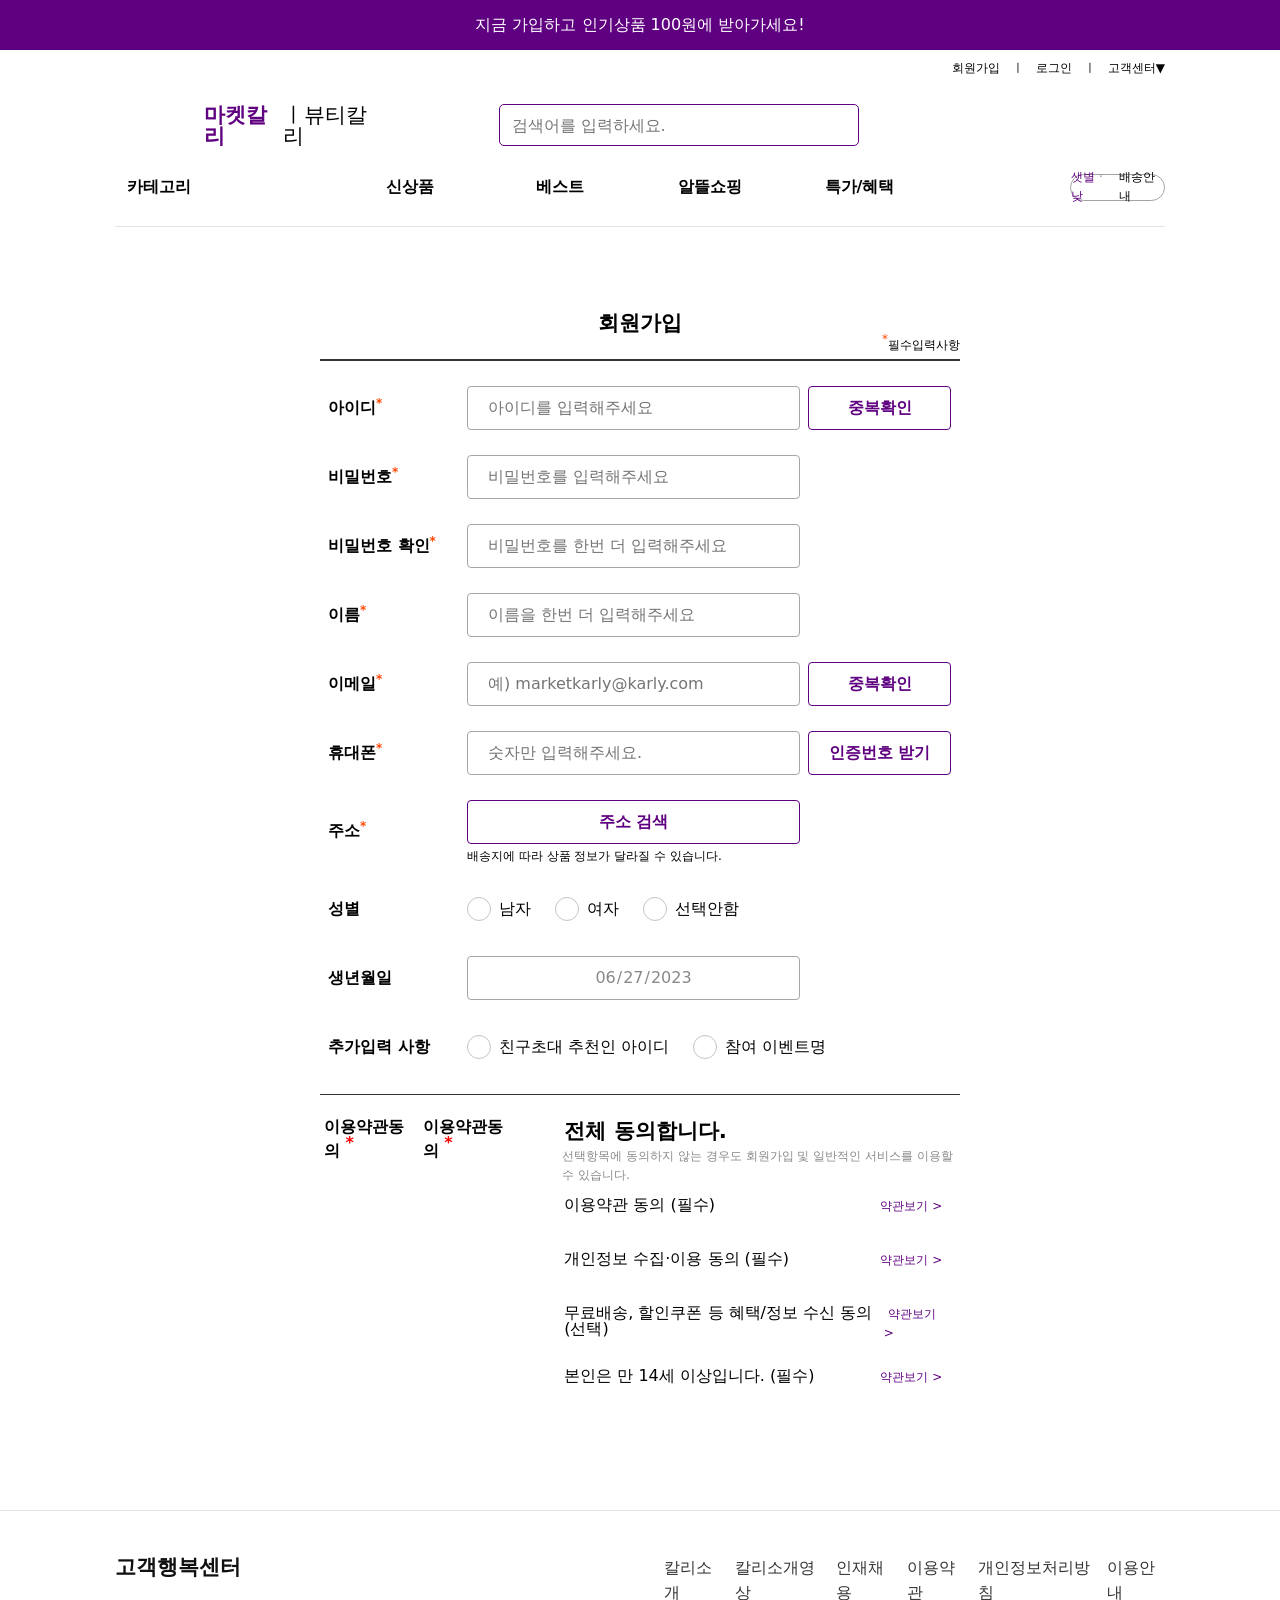
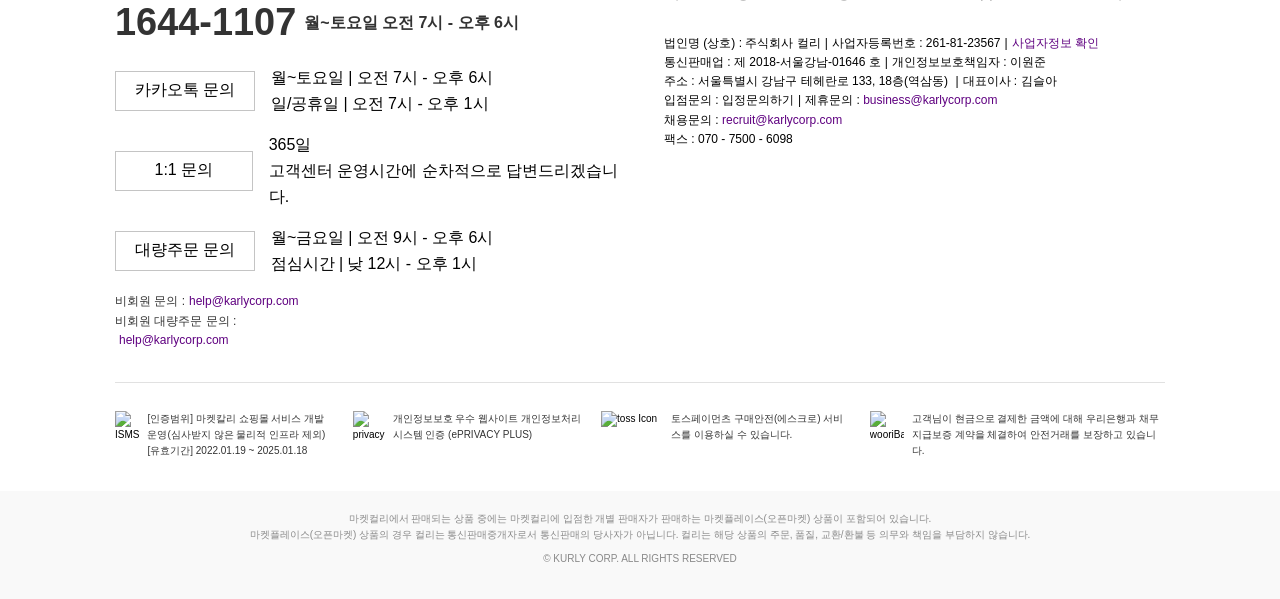
==== commit 8ab6c58c: "95%완료" ====
--- a/src/views/join.html
+++ b/src/views/join.html
@@ -9,19 +9,15 @@
     <link rel="stylesheet" href="./../style/index.css" />
   </head>
   <body>
-
     <header>
-
       <div class="topBar">
-        
         <div class="topBar__div">
           <a href="/">
             <span class="topBar__word">지금 가입하고 인기상품 100원에 받아가세요!</span>
           </a>
-          
+
           <span class="topBar__X" aria-hidden="true"><img src="./images/Icon/Cancel.png" alt="" /></span>
         </div>
-        
       </div>
       <div class="headerBox">
         <!-- 상단 우측 회원가입 | 로그인 | 고객센터 창 -->
@@ -217,81 +213,82 @@
       </div>
     </nav>
 
-
-
-
-
-  <main class="joinBody">
-    <article class="joinForm">
-      <form action="URL" method="POST">
-        <div class="joinTitle">
-          <h2 class="join__title">회원가입</h2>
-          <span class="join__noti"><sup>*</sup>필수입력사항</span>
-        </div>
-        <fieldset>
-          <legend class="a11yHidden">회원가입</legend>
-          <ul class="joinFieldset">
-            <li>
-              <label for="userID__input">아이디<sup>*</sup></label>
-              <input class="userID__input" id="userID__input" type="text" placeholder="아이디를 입력해주세요" />
-              <button class="buttonJoin">중복확인</button>
-            </li>
-            <li>
-              <label for="userPw__input">비밀번호<sup>*</sup></label>
-              <input class="userPw__input" id="userPw__input" type="password" placeholder="비밀번호를 입력해주세요" />
-            </li>
-            <li>
-              <label for="userPwcheck__input">비밀번호 확인<sup>*</sup></label>
-              <input class="userPw__input" id="userPwcheck__input" type="password" placeholder="비밀번호를 한번 더 입력해주세요" />
-            </li>
-            <li>
-              <label for="userName__input">이름<sup>*</sup></label>
+    <main class="joinBody">
+      <article class="joinForm">
+        <form action="URL" method="POST">
+          <div class="joinTitle">
+            <h2 class="join__title">회원가입</h2>
+            <span class="join__noti"><sup>*</sup>필수입력사항</span>
+          </div>
+          <fieldset>
+            <legend class="a11yHidden">회원가입</legend>
+            <ul class="joinFieldset">
+              <li>
+                <label for="userID__input">아이디<sup>*</sup></label>
+                <input class="userID__input" id="userID__input" type="text" placeholder="아이디를 입력해주세요" />
+                <button class="buttonJoin">중복확인</button>
+              </li>
+              <li>
+                <label for="userPw__input">비밀번호<sup>*</sup></label>
+                <input class="userPw__input" id="userPw__input" type="password" placeholder="비밀번호를 입력해주세요" />
+              </li>
+              <li>
+                <label for="userPwcheck__input">비밀번호 확인<sup>*</sup></label>
+                <input class="userPw__input" id="userPwcheck__input" type="password" placeholder="비밀번호를 한번 더 입력해주세요" />
+              </li>
+              <li>
+                <label for="userName__input">이름<sup>*</sup></label>
                 <input class="userName__input" id="userName__input" type="text" placeholder="이름을 한번 더 입력해주세요" />
-            </li>
-            <li>
-              <label for="userEmail__input">이메일<sup>*</sup></label>
+              </li>
+              <li>
+                <label for="userEmail__input">이메일<sup>*</sup></label>
                 <input class="userEmail__input" id="userEmail__input" type="email" placeholder="예) marketkarly@karly.com" />
-              <button class="buttonJoin">중복확인</button>
-            </li>
-            <li>
-              <label for="userTel__input">휴대폰<sup>*</sup></label>
+                <button class="buttonJoin">중복확인</button>
+              </li>
+              <li>
+                <label for="userTel__input">휴대폰<sup>*</sup></label>
                 <input class="userTel__input" id="userTel__input" type="tel" placeholder="숫자만 입력해주세요." />
-              <button class="buttonJoin">인증번호 받기</button>
-            </li>
-            <li>
-              <label for="btnAdd__search">주소<sup>*</sup></label>
-              <div class="btnAdd">
-                <button class="btnAdd__search" id="btnAdd__search">주소 검색</button>
-                <span class="join__span">배송지에 따라 상품 정보가 달라질 수 있습니다.</span>
-              </div>
-            </li>
-            <li>
-              <label for="gender">성별</label>
-              <input type="text" class="a11yHidden" id="gender"/>
-              <input class="radio__input" id="radio__inputMan" type="radio" name="chk_man" value="남자">
-              <p>남자</p>
-              <input class="radio__input" id="radio__inputWoman" type="radio" name="chk_woman" value="여자">
-              <p>여자</p>
-              <input class="radio__input" id="radio__inputSelect" type="radio" name="chk_select" value="선택안함">
-              <p>선택안함</p>
-            </li>
-            <li>
-              <label for="userDate__input">생년월일</label>
-              <input class="userDate__input" id="userDate__input" name="Date" type="date" value="2023-06-27" required/>
-            </li>
-            <li>
-              <label for="add">추가입력 사항</label>
-              <input type="text" class="a11yHidden" id="add"/>
-              <input class="radio__input" id="radio__input_invite" type="radio" name="check_ivite" value="친구초대 추천인 아이디">
-              <p>친구초대 추천인 아이디</p>
-              <input class="radio__input" id="radio__input_event" type="radio" name="check_event" value="참여 이벤트명">
-              <p>참여 이벤트명</p>
-          </ul>
-        </fieldset>
-      </form>
-    </article>
-
-    <div class="forBlock">
+                <button class="buttonJoin">인증번호 받기</button>
+              </li>
+              <li>
+                <label for="btnAdd__search">주소<sup>*</sup></label>
+                <div class="btnAdd">
+                  <button class="btnAdd__search" id="btnAdd__search">주소 검색</button>
+                  <span class="join__span">배송지에 따라 상품 정보가 달라질 수 있습니다.</span>
+                </div>
+              </li>
+              <li>
+                <label for="gender">성별</label>
+                <input type="text" class="a11yHidden" id="gender" />
+                <input class="radio__input" id="radio__inputMan" type="radio" name="chk_man" value="남자" />
+                <p>남자</p>
+                <input class="radio__input" id="radio__inputWoman" type="radio" name="chk_woman" value="여자" />
+                <p>여자</p>
+                <input class="radio__input" id="radio__inputSelect" type="radio" name="chk_select" value="선택안함" />
+                <p>선택안함</p>
+              </li>
+              <li>
+                <label for="userDate__input">생년월일</label>
+                <input class="userDate__input" id="userDate__input" name="Date" type="date" value="2023-06-27" required />
+              </li>
+              <li>
+                <label for="add">추가입력 사항</label>
+                <input type="text" class="a11yHidden" id="add" />
+                <input class="radio__input" id="radio__input_invite" type="radio" name="check_ivite" value="친구초대 추천인 아이디" />
+                <p>친구초대 추천인 아이디</p>
+                <input class="radio__input" id="radio__input_event" type="radio" name="check_event" value="참여 이벤트명" />
+                <p>참여 이벤트명</p>
+              </li>
+            </ul>
+          </fieldset>
+        </form>
+      </article>
+
+      <div class="forBlock">
+        <span class="agree">
+          이용약관동의
+          <sup class="agreement__star">*</sup>
+        </span>
 
       <span class="agree">
         이용약관동의
@@ -308,77 +305,59 @@
         </li>
         <span class="agreement__notice">선택항목에 동의하지 않는 경우도 회원가입 및 일반적인 서비스를 이용할 수 있습니다.</span> -->
 
-        <ul>
-          <li class="agreement__all__list">
-            
-            <div class="agreement__all__check"></div>
+          <ul>
+            <li class="agreement__all__list">
+              <div class="agreement__all__check"></div>
               <input id="yong0" type="checkbox" name="yong0" value="yong0" />
               <label for="yong0" class="radio">　　</label>
 
-            <span class="agreement__all">전체 동의합니다.</span>
-          </li>
-          <li class="agreement__notice">선택항목에 동의하지 않는 경우도 회원가입 및 일반적인 서비스를 이용할 수 있습니다.</li>
-
-        </ul>
-
-
-        <div class="agreement__list">
-          
-          <input id="yong" type="checkbox" name="yong" value="yong"/>
-          <label for="yong" class="radio">　　</label>
-
-          <div class="agreement__list__inside">            
-            <span class="agreement__select1 agreement__select">이용약관 동의 (필수)</span>
-            <a href=""><span class="agreement__detail">약관보기 &gt;</span></a>
-          </div>
-        </div>
-
-
-        <ul class="agreement__list">
-          <input id="yong1" type="checkbox" name="yong1" value="yong1"/>
-          <label for="yong1" class="radio">　　</label>
-
-          <li class="agreement__list__inside"> 
-            <span class="agreement__select2 agreement__select">개인정보 수집·이용 동의 (필수)</span>
-            <a href=""><span class="agreement__detail">약관보기 &gt;</span></a>
-          </li>
-        </ul>
-
-
-        <ul class="agreement__list">
-          <input id="yong2" type="checkbox" name="yong2" value="yong2"/>
-          <label for="yong2" class="radio">　　</label>
-
-          <li class="agreement__list__inside"> 
-            <span class="agreement__select3 agreement__select">무료배송, 할인쿠폰 등 혜택/정보 수신 동의 (선택)</span>
-            <a href=""><span class="agreement__detail">약관보기 &gt;</span></a>
-          </li>
-        </ul>
-
-
-        <ul class="agreement__list">
-          <input id="yong3" type="checkbox" name="yong3" value="yong3"/>
-          <label for="yong3" class="radio">　　</label>
-
-          <li class="agreement__list__inside"> 
-            <span class="agreement__select4 agreement__select">본인은 만 14세 이상입니다. (필수)</span>
-            <a href=""><span class="agreement__detail">약관보기 &gt;</span></a>
-          </li>
-        </ul>
-
-      </div>
-
-    </div>
-
-
-
-  </main>
-
-        
-  
-
-    
-    
+              <span class="agreement__all">전체 동의합니다.</span>
+            </li>
+            <li class="agreement__notice">선택항목에 동의하지 않는 경우도 회원가입 및 일반적인 서비스를 이용할 수 있습니다.</li>
+          </ul>
+
+          <div class="agreement__list">
+            <input id="yong" type="checkbox" name="yong" value="yong" />
+            <label for="yong" class="radio">　　</label>
+            <div class="agreement__list__inside">
+              <span class="agreement__select1 agreement__select">이용약관 동의 (필수)</span>
+              <a href=""><span class="agreement__detail">약관보기 &gt;</span></a>
+            </div>
+          </div>
+
+          <div class="agreement__list">
+            <input id="yong1" type="checkbox" name="yong1" value="yong1" />
+            <label for="yong1" class="radio">　　</label>
+
+            <div class="agreement__list__inside">
+              <span class="agreement__select2 agreement__select">개인정보 수집·이용 동의 (필수)</span>
+              <a href=""><span class="agreement__detail">약관보기 &gt;</span></a>
+            </div>
+          </div>
+
+          <div class="agreement__list">
+            <input id="yong2" type="checkbox" name="yong2" value="yong2" />
+            <label for="yong2" class="radio">　　</label>
+
+            <div class="agreement__list__inside">
+              <span class="agreement__select3 agreement__select">무료배송, 할인쿠폰 등 혜택/정보 수신 동의 (선택)</span>
+              <a href=""><span class="agreement__detail">약관보기 &gt;</span></a>
+            </div>
+          </div>
+
+          <div class="agreement__list">
+            <input id="yong3" type="checkbox" name="yong3" value="yong3" />
+            <label for="yong3" class="radio">　　</label>
+
+            <div class="agreement__list__inside">
+              <span class="agreement__select4 agreement__select">본인은 만 14세 이상입니다. (필수)</span>
+              <a href="/"><span class="agreement__detail">약관보기 &gt;</span></a>
+            </div>
+          </div>
+        </div>
+      </div>
+    </main>
+
     <!-- <label for="userId" class="a11yHidden">아이디</label>
     <input type="text" class="userId__input" id="userId" name="userId" placeholder="아이디를 입력해주세요" required " />
     <label for="userPassword" class="a11yHidden">비밀번호</label>
@@ -475,5 +454,5 @@
         <p class="karlyCopyright__corp">© KURLY CORP. ALL RIGHTS RESERVED</p>
       </div>
     </footer>
-
   </body>
+</html>
